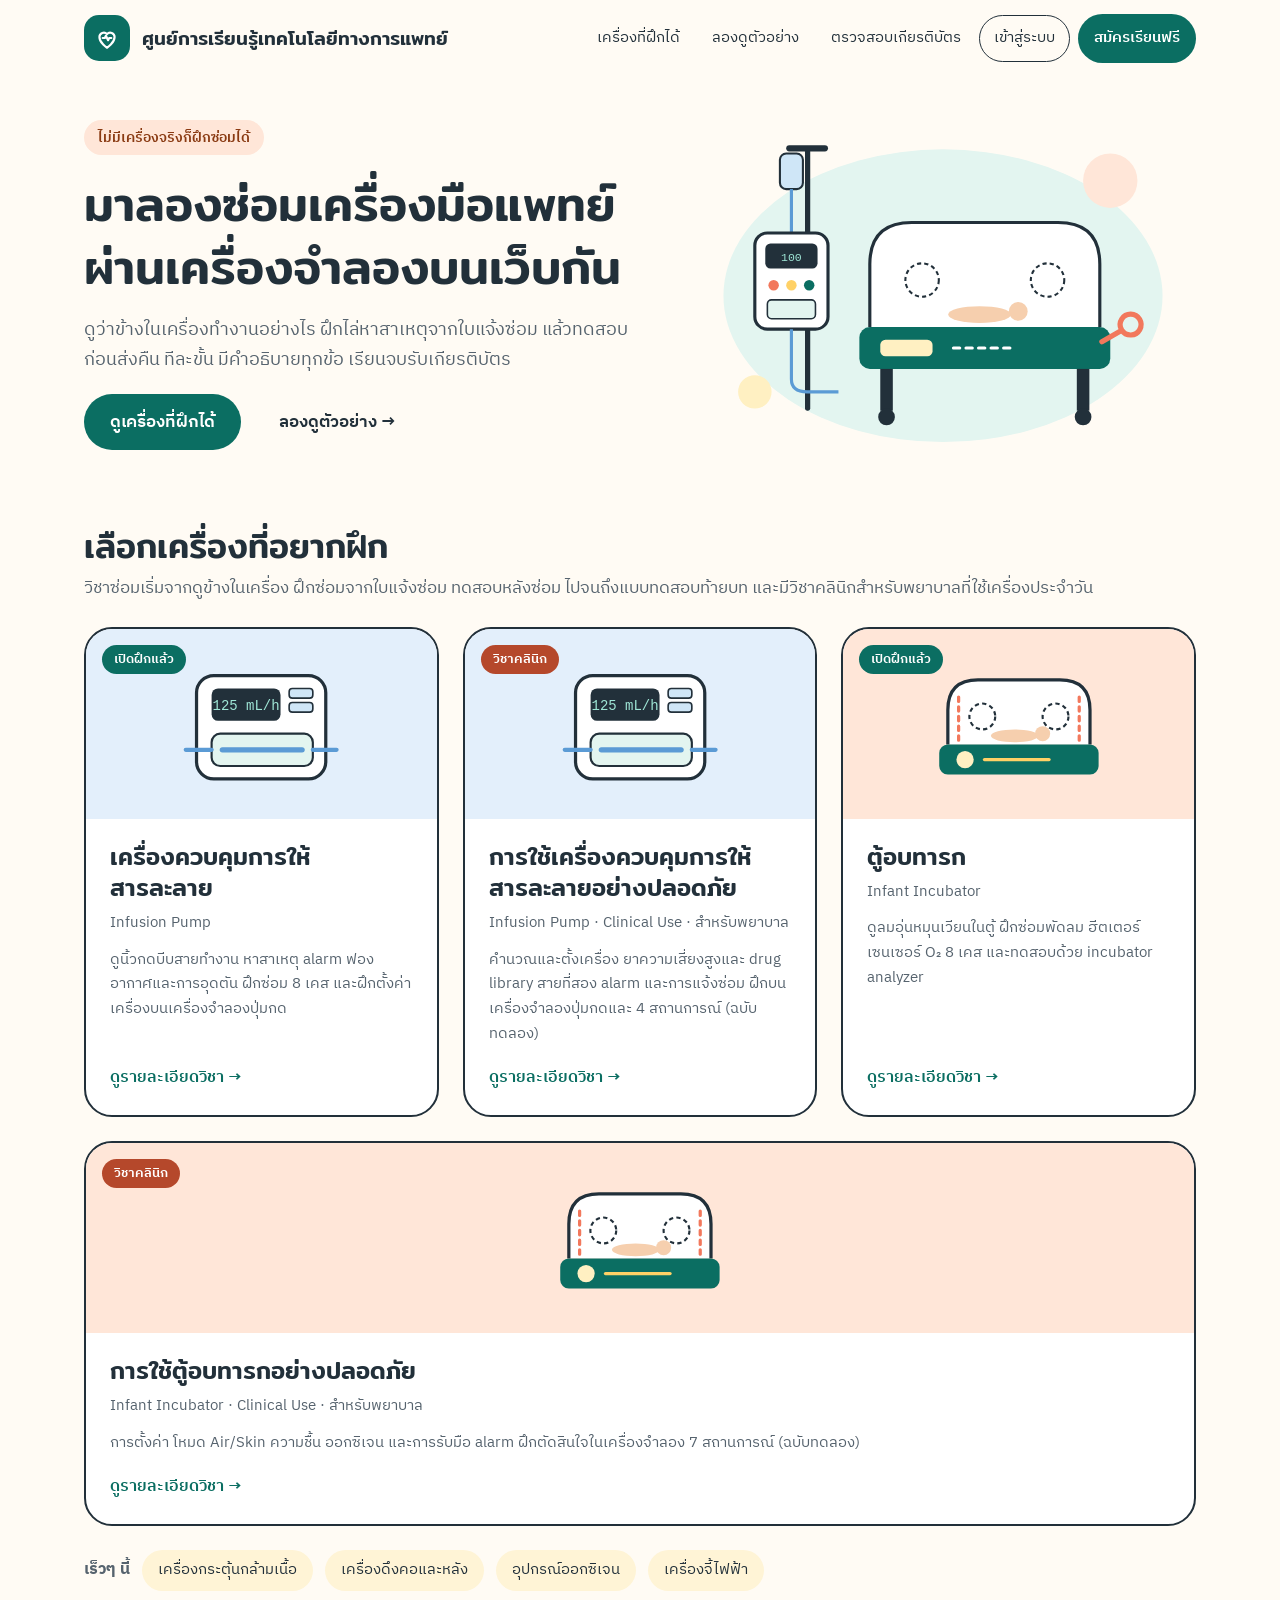
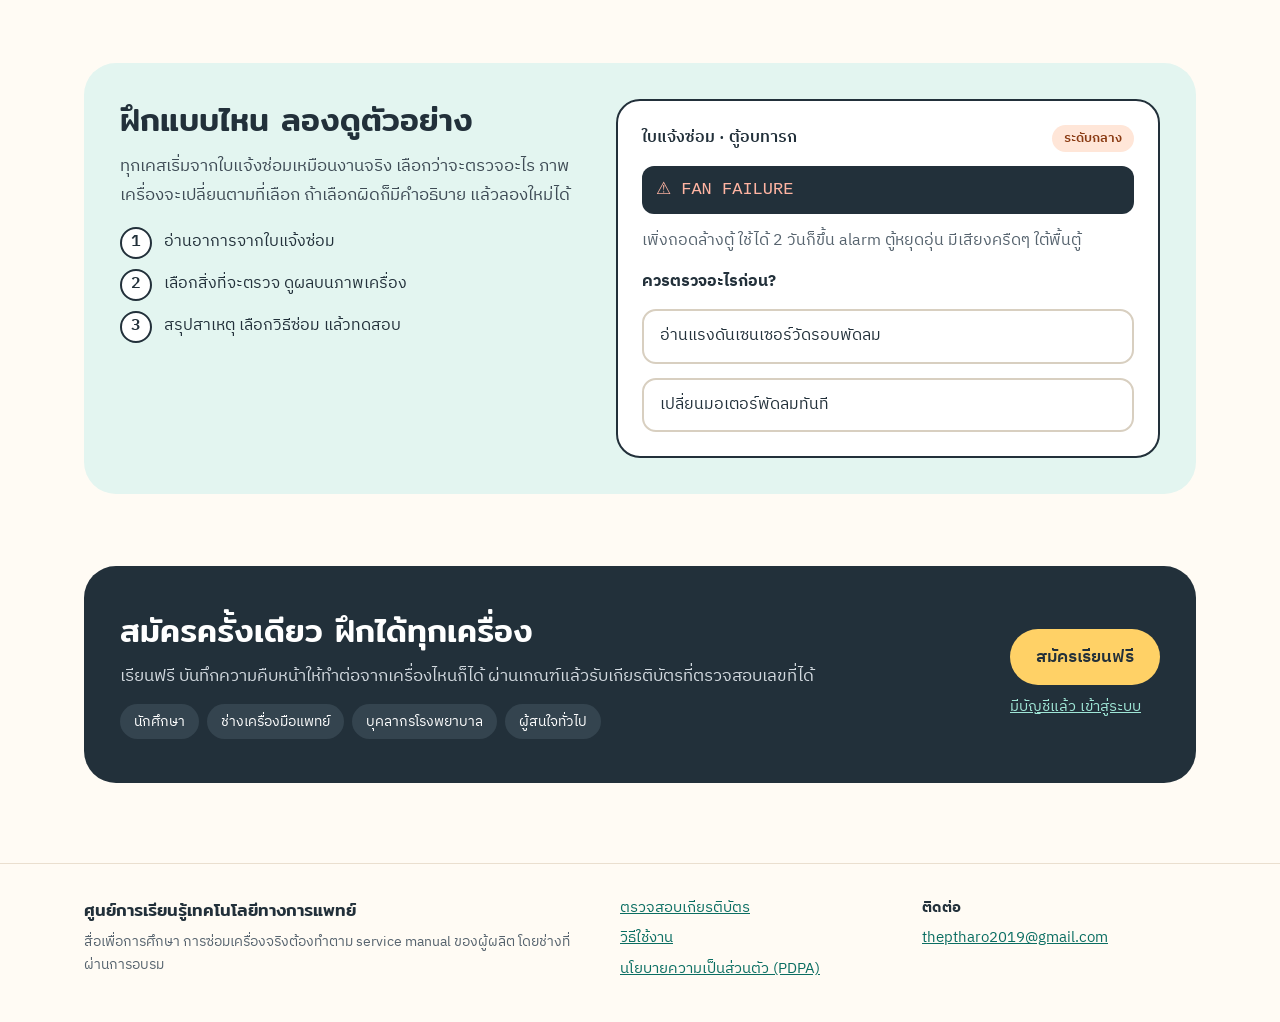
==== index.html @ f48731f8 "Portal: add pump clinical course card Co-Authored-By: Claude Opus 5.5 <noreply@anthropic.com> Claude" ====
<!DOCTYPE html>
<html lang="th">
<head>
<meta charset="utf-8">
<meta name="viewport" content="width=device-width, initial-scale=1">
<title>ศูนย์การเรียนรู้เทคโนโลยีทางการแพทย์</title>
<meta name="description" content="ฝึกซ่อมและบำรุงรักษาเครื่องมือแพทย์ผ่านเครื่องจำลองบนเว็บ เรียนฟรี มีเกียรติบัตร">
<link rel="icon" href="data:image/svg+xml,%3Csvg xmlns='http://www.w3.org/2000/svg' viewBox='0 0 24 24'%3E%3Crect width='24' height='24' rx='7' fill='%230B6E62'/%3E%3Cpath d='M12 19s-6-3.8-6-8.5a3.4 3.4 0 0 1 6-2.2 3.4 3.4 0 0 1 6 2.2C18 15.2 12 19 12 19z' fill='none' stroke='white' stroke-width='1.8'/%3E%3C/svg%3E">
<link rel="preconnect" href="https://fonts.googleapis.com">
<link rel="preconnect" href="https://fonts.gstatic.com" crossorigin>
<link href="https://fonts.googleapis.com/css2?family=Mitr:wght@400;500;600&family=IBM+Plex+Sans+Thai:wght@400;500;600&display=swap" rel="stylesheet">
<link rel="stylesheet" href="css/site.css">
</head>
<body data-page="home">
<a class="skip" href="#main">ข้ามไปเนื้อหาหลัก</a>

<header class="site-head" id="top"></header>

<main id="main">
  <!-- hero -->
  <section class="wrap hero">
    <div class="hero-text">
      <span class="tag tag-peach">ไม่มีเครื่องจริงก็ฝึกซ่อมได้</span>
      <h1>มาลองซ่อมเครื่องมือแพทย์<br>ผ่านเครื่องจำลองบนเว็บกัน</h1>
      <p>ดูว่าข้างในเครื่องทำงานอย่างไร ฝึกไล่หาสาเหตุจากใบแจ้งซ่อม แล้วทดสอบก่อนส่งคืน ทีละขั้น มีคำอธิบายทุกข้อ เรียนจบรับเกียรติบัตร</p>
      <div class="hero-actions">
        <a class="btn btn-primary" href="#devices">ดูเครื่องที่ฝึกได้</a>
        <a class="btn btn-ghost" href="#example">ลองดูตัวอย่าง →</a>
      </div>
    </div>
    <div class="hero-art">
      <svg viewBox="0 0 440 320" role="img" aria-label="ภาพวาดเครื่องควบคุมการให้สารละลายบนเสาน้ำเกลือ และตู้อบทารก">
        <ellipse cx="220" cy="170" rx="210" ry="140" fill="#E3F5F0"/>
        <circle cx="380" cy="60" r="26" fill="#FFE6D8"/>
        <circle cx="40" cy="262" r="16" fill="#FFF0C2"/>
        <path d="M150 200 V140 Q150 100 190 100 H330 Q370 100 370 140 V200" fill="#FFFFFF" stroke="#22303A" stroke-width="3"/>
        <circle cx="200" cy="155" r="16" fill="none" stroke="#22303A" stroke-width="2" stroke-dasharray="4 3"/>
        <circle cx="320" cy="155" r="16" fill="none" stroke="#22303A" stroke-width="2" stroke-dasharray="4 3"/>
        <ellipse cx="255" cy="188" rx="30" ry="8" fill="#F6CFAE"/>
        <circle cx="292" cy="185" r="9" fill="#F6CFAE"/>
        <rect x="140" y="200" width="240" height="40" rx="10" fill="#0B6E62"/>
        <rect x="160" y="212" width="50" height="16" rx="5" fill="#FFF0C2"/>
        <path d="M230 220 h60" stroke="#FFFFFF" stroke-width="3" stroke-linecap="round" stroke-dasharray="6 6"/>
        <rect x="160" y="240" width="12" height="40" fill="#22303A"/><rect x="348" y="240" width="12" height="40" fill="#22303A"/>
        <circle cx="166" cy="286" r="8" fill="#22303A"/><circle cx="354" cy="286" r="8" fill="#22303A"/>
        <rect x="88" y="30" width="5" height="250" rx="2" fill="#22303A"/>
        <rect x="70" y="26" width="40" height="6" rx="3" fill="#22303A"/>
        <rect x="64" y="34" width="22" height="34" rx="6" fill="#CFE6F7" stroke="#22303A" stroke-width="2"/>
        <path d="M75 68 V110" stroke="#5B9BD5" stroke-width="3"/>
        <rect x="40" y="110" width="70" height="92" rx="12" fill="#FFFFFF" stroke="#22303A" stroke-width="3"/>
        <rect x="50" y="120" width="50" height="24" rx="5" fill="#22303A"/>
        <text x="75" y="137" font-size="11" text-anchor="middle" fill="#9FE6D6" font-family="ui-monospace, monospace">100</text>
        <circle cx="58" cy="160" r="5" fill="#F2785C"/><circle cx="75" cy="160" r="5" fill="#FFD166"/><circle cx="92" cy="160" r="5" fill="#0B6E62"/>
        <rect x="52" y="174" width="46" height="18" rx="4" fill="#E3F5F0" stroke="#22303A" stroke-width="1.5"/>
        <path d="M75 202 V250 Q75 262 90 262 H120" fill="none" stroke="#5B9BD5" stroke-width="3"/>
        <g transform="translate(372 214) rotate(-30)"><path d="M0 0 l22 0 a10 10 0 1 0 0 -1" fill="none" stroke="#F2785C" stroke-width="5" stroke-linecap="round"/></g>
      </svg>
    </div>
  </section>

  <!-- devices -->
  <section class="wrap section" id="devices">
    <div class="section-head">
      <h2>เลือกเครื่องที่อยากฝึก</h2>
      <p>วิชาซ่อมเริ่มจากดูข้างในเครื่อง ฝึกซ่อมจากใบแจ้งซ่อม ทดสอบหลังซ่อม ไปจนถึงแบบทดสอบท้ายบท และมีวิชาคลินิกสำหรับพยาบาลที่ใช้เครื่องประจำวัน</p>
    </div>
    <div class="devices">
      <a class="device" href="course.html?c=pump">
        <div class="device-art art-sky">
          <span class="badge">เปิดฝึกแล้ว</span>
          <svg viewBox="0 0 160 130" aria-hidden="true">
            <rect x="20" y="20" width="120" height="96" rx="16" fill="#FFFFFF" stroke="#22303A" stroke-width="3"/>
            <rect x="34" y="32" width="64" height="30" rx="6" fill="#22303A"/>
            <text x="66" y="52" font-size="13" text-anchor="middle" fill="#9FE6D6" font-family="ui-monospace, monospace">125 mL/h</text>
            <rect x="106" y="32" width="22" height="9" rx="3" fill="#CFE6F7" stroke="#22303A" stroke-width="1.5"/><rect x="106" y="45" width="22" height="9" rx="3" fill="#CFE6F7" stroke="#22303A" stroke-width="1.5"/>
            <rect x="34" y="74" width="94" height="30" rx="8" fill="#E3F5F0" stroke="#22303A" stroke-width="2"/>
            <path d="M44 89 h74" stroke="#5B9BD5" stroke-width="5" stroke-linecap="round"/>
            <path d="M10 89 h24 M128 89 h22" stroke="#5B9BD5" stroke-width="4" stroke-linecap="round"/>
          </svg>
        </div>
        <div class="device-body">
          <h3>เครื่องควบคุมการให้สารละลาย</h3>
          <span class="en">Infusion Pump</span>
          <p>ดูนิ้วกดบีบสายทำงาน หาสาเหตุ alarm ฟองอากาศและการอุดตัน ฝึกซ่อม 8 เคส และฝึกตั้งค่าเครื่องบนเครื่องจำลองปุ่มกด</p>
          <span class="go">ดูรายละเอียดวิชา →</span>
        </div>
      </a>
      <a class="device" href="course.html?c=pump-clin">
        <div class="device-art art-sky">
          <span class="badge badge-clin">วิชาคลินิก</span>
          <svg viewBox="0 0 160 130" aria-hidden="true">
            <rect x="20" y="20" width="120" height="96" rx="16" fill="#FFFFFF" stroke="#22303A" stroke-width="3"/>
            <rect x="34" y="32" width="64" height="30" rx="6" fill="#22303A"/>
            <text x="66" y="52" font-size="13" text-anchor="middle" fill="#9FE6D6" font-family="ui-monospace, monospace">125 mL/h</text>
            <rect x="106" y="32" width="22" height="9" rx="3" fill="#CFE6F7" stroke="#22303A" stroke-width="1.5"/><rect x="106" y="45" width="22" height="9" rx="3" fill="#CFE6F7" stroke="#22303A" stroke-width="1.5"/>
            <rect x="34" y="74" width="94" height="30" rx="8" fill="#E3F5F0" stroke="#22303A" stroke-width="2"/>
            <path d="M44 89 h74" stroke="#5B9BD5" stroke-width="5" stroke-linecap="round"/>
            <path d="M10 89 h24 M128 89 h22" stroke="#5B9BD5" stroke-width="4" stroke-linecap="round"/>
          </svg>
        </div>
        <div class="device-body">
          <h3>การใช้เครื่องควบคุมการให้สารละลายอย่างปลอดภัย</h3>
          <span class="en">Infusion Pump · Clinical Use · สำหรับพยาบาล</span>
          <p>คำนวณและตั้งเครื่อง ยาความเสี่ยงสูงและ drug library สายที่สอง alarm และการแจ้งซ่อม ฝึกบนเครื่องจำลองปุ่มกดและ 4 สถานการณ์ (ฉบับทดลอง)</p>
          <span class="go">ดูรายละเอียดวิชา →</span>
        </div>
      </a>
      <a class="device" href="course.html?c=incubator">
        <div class="device-art art-peach">
          <span class="badge">เปิดฝึกแล้ว</span>
          <svg viewBox="0 0 180 130" aria-hidden="true">
            <path d="M24 84 V52 Q24 24 52 24 H128 Q156 24 156 52 V84" fill="#FFFFFF" stroke="#22303A" stroke-width="3"/>
            <circle cx="56" cy="58" r="12" fill="none" stroke="#22303A" stroke-width="2" stroke-dasharray="4 3"/>
            <circle cx="124" cy="58" r="12" fill="none" stroke="#22303A" stroke-width="2" stroke-dasharray="4 3"/>
            <ellipse cx="86" cy="76" rx="22" ry="6" fill="#F6CFAE"/><circle cx="112" cy="74" r="7" fill="#F6CFAE"/>
            <path d="M34 80 V40 M146 80 V40" stroke="#F2785C" stroke-width="3" stroke-linecap="round" stroke-dasharray="4 5"/>
            <rect x="16" y="84" width="148" height="28" rx="8" fill="#0B6E62"/>
            <circle cx="40" cy="98" r="8" fill="#FFF0C2"/>
            <path d="M58 98 h60" stroke="#FFD166" stroke-width="3" stroke-linecap="round"/>
          </svg>
        </div>
        <div class="device-body">
          <h3>ตู้อบทารก</h3>
          <span class="en">Infant Incubator</span>
          <p>ดูลมอุ่นหมุนเวียนในตู้ ฝึกซ่อมพัดลม ฮีตเตอร์ เซนเซอร์ O₂ 8 เคส และทดสอบด้วย incubator analyzer</p>
          <span class="go">ดูรายละเอียดวิชา →</span>
        </div>
      </a>
      <a class="device" href="course.html?c=incubator-clin">
        <div class="device-art art-peach">
          <span class="badge badge-clin">วิชาคลินิก</span>
          <svg viewBox="0 0 180 130" aria-hidden="true">
            <path d="M24 84 V52 Q24 24 52 24 H128 Q156 24 156 52 V84" fill="#FFFFFF" stroke="#22303A" stroke-width="3"/>
            <circle cx="56" cy="58" r="12" fill="none" stroke="#22303A" stroke-width="2" stroke-dasharray="4 3"/>
            <circle cx="124" cy="58" r="12" fill="none" stroke="#22303A" stroke-width="2" stroke-dasharray="4 3"/>
            <ellipse cx="86" cy="76" rx="22" ry="6" fill="#F6CFAE"/><circle cx="112" cy="74" r="7" fill="#F6CFAE"/>
            <path d="M34 80 V40 M146 80 V40" stroke="#F2785C" stroke-width="3" stroke-linecap="round" stroke-dasharray="4 5"/>
            <rect x="16" y="84" width="148" height="28" rx="8" fill="#0B6E62"/>
            <circle cx="40" cy="98" r="8" fill="#FFF0C2"/>
            <path d="M58 98 h60" stroke="#FFD166" stroke-width="3" stroke-linecap="round"/>
          </svg>
        </div>
        <div class="device-body">
          <h3>การใช้ตู้อบทารกอย่างปลอดภัย</h3>
          <span class="en">Infant Incubator · Clinical Use · สำหรับพยาบาล</span>
          <p>การตั้งค่า โหมด Air/Skin ความชื้น ออกซิเจน และการรับมือ alarm ฝึกตัดสินใจในเครื่องจำลอง 7 สถานการณ์ (ฉบับทดลอง)</p>
          <span class="go">ดูรายละเอียดวิชา →</span>
        </div>
      </a>
    </div>
    <div class="soon-row">
      <b>เร็วๆ นี้</b>
      <span class="chip">เครื่องกระตุ้นกล้ามเนื้อ</span>
      <span class="chip">เครื่องดึงคอและหลัง</span>
      <span class="chip">อุปกรณ์ออกซิเจน</span>
      <span class="chip">เครื่องจี้ไฟฟ้า</span>
    </div>
  </section>

  <!-- sample case -->
  <section class="wrap section" id="example">
    <div class="sample">
      <div class="sample-intro">
        <h2>ฝึกแบบไหน ลองดูตัวอย่าง</h2>
        <p>ทุกเคสเริ่มจากใบแจ้งซ่อมเหมือนงานจริง เลือกว่าจะตรวจอะไร ภาพเครื่องจะเปลี่ยนตามที่เลือก ถ้าเลือกผิดก็มีคำอธิบาย แล้วลองใหม่ได้</p>
        <ol class="steps">
          <li><span class="n">1</span><span>อ่านอาการจากใบแจ้งซ่อม</span></li>
          <li><span class="n">2</span><span>เลือกสิ่งที่จะตรวจ ดูผลบนภาพเครื่อง</span></li>
          <li><span class="n">3</span><span>สรุปสาเหตุ เลือกวิธีซ่อม แล้วทดสอบ</span></li>
        </ol>
      </div>
      <div class="ticket">
        <div class="ticket-head"><span>ใบแจ้งซ่อม · ตู้อบทารก</span><span class="level">ระดับกลาง</span></div>
        <div class="alarm-screen">⚠ FAN FAILURE</div>
        <p>เพิ่งถอดล้างตู้ ใช้ได้ 2 วันก็ขึ้น alarm ตู้หยุดอุ่น มีเสียงครืดๆ ใต้พื้นตู้</p>
        <b>ควรตรวจอะไรก่อน?</b>
        <button class="choice" type="button" data-ok="1">อ่านแรงดันเซนเซอร์วัดรอบพัดลม</button>
        <button class="choice" type="button" data-ok="0">เปลี่ยนมอเตอร์พัดลมทันที</button>
        <div class="fb good" role="status" hidden><b>✓ ถูกต้อง</b> แรงดันวัดได้ 1.2 V ต่ำกว่าเกณฑ์ 3.8 V แสดงว่ารอบพัดลมตกจริง ขั้นต่อไปคือหาว่าทำไม</div>
        <div class="fb bad" role="status" hidden><b>✗ ยังไม่ใช่</b> ยังไม่รู้เลยว่ามอเตอร์เสียจริงไหม มอเตอร์ราคาเกือบหมื่นบาท ต้องหาหลักฐานก่อน ลองอีกข้อ</div>
      </div>
    </div>
  </section>

  <!-- join -->
  <section class="wrap section" id="join">
    <div class="join">
      <div class="join-text">
        <h2>สมัครครั้งเดียว ฝึกได้ทุกเครื่อง</h2>
        <p>เรียนฟรี บันทึกความคืบหน้าให้ทำต่อจากเครื่องไหนก็ได้ ผ่านเกณฑ์แล้วรับเกียรติบัตรที่ตรวจสอบเลขที่ได้</p>
        <div class="who"><span>นักศึกษา</span><span>ช่างเครื่องมือแพทย์</span><span>บุคลากรโรงพยาบาล</span><span>ผู้สนใจทั่วไป</span></div>
      </div>
      <div class="join-actions">
        <a class="btn btn-sun" href="login.html?mode=reg">สมัครเรียนฟรี</a>
        <a class="link" href="login.html">มีบัญชีแล้ว เข้าสู่ระบบ</a>
      </div>
    </div>
  </section>
</main>

<footer class="site-foot"></footer>

<script src="js/config.js"></script>
<script src="js/api.js"></script>
<script src="js/site.js"></script>
</body>
</html>
---- css/site.css ----
/* ===== ศูนย์การเรียนรู้เทคโนโลยีทางการแพทย์ ===== */
:root{
  --bg:#FFFBF4; --ink:#22303A; --muted:#56636E; --line:#EADFCF; --card:#FFFFFF;
  --accent:#0B6E62; --accent-d:#08544B; --mint:#E3F5F0; --peach:#FFE6D8; --peach-ink:#8A3A12;
  --sky:#E3EFFB; --butter:#FFF4D6; --sun:#FFD166; --coral:#F2785C; --night:#22303A;
  --maxw:1160px;
}
*{box-sizing:border-box}
html{scroll-behavior:smooth}
body{margin:0;background:var(--bg);color:var(--ink);font-family:"IBM Plex Sans Thai",system-ui,sans-serif;line-height:1.65;font-size:16px}
h1,h2,h3,.display{font-family:"Mitr","IBM Plex Sans Thai",sans-serif;font-weight:500;line-height:1.3}
a{color:var(--accent)} a:hover{color:var(--accent-d)}
img,svg{max-width:100%}
.wrap{max-width:var(--maxw);margin:0 auto;padding:0 24px}
.muted{color:var(--muted)}
.skip{position:absolute;left:-999px;top:8px;background:var(--ink);color:#fff;padding:8px 14px;border-radius:8px;z-index:20}
.skip:focus{left:8px}
:focus-visible{outline:3px solid var(--coral);outline-offset:2px}

/* buttons */
.btn{display:inline-flex;align-items:center;justify-content:center;gap:6px;min-height:44px;padding:12px 24px;border-radius:999px;font:inherit;font-weight:600;font-size:17px;text-decoration:none;border:2px solid transparent;cursor:pointer;transition:transform .15s, background .15s}
.btn:hover{transform:translateY(-1px)}
.btn-primary{background:var(--accent);color:#fff} .btn-primary:hover{background:var(--accent-d);color:#fff}
.btn-ghost{background:transparent;color:var(--ink)} .btn-ghost:hover{color:var(--accent)}
.btn-outline{background:transparent;color:var(--ink);border-color:var(--ink)}
.btn-sun{background:var(--sun);color:var(--ink)} .btn-sun:hover{color:var(--ink);background:#FFC53D}
.btn-sm{min-height:44px;padding:9px 18px;font-size:15px}

/* header */
.site-head{position:sticky;top:0;z-index:10;background:rgba(255,251,244,.94);backdrop-filter:blur(6px);border-bottom:1px solid transparent;transition:border-color .2s}
.site-head.scrolled{border-bottom-color:var(--line)}
.head-row{display:flex;align-items:center;gap:16px;padding-top:14px;padding-bottom:14px}
.brand{display:flex;align-items:center;gap:12px;text-decoration:none;color:var(--ink);margin-right:auto}
.brand:hover{color:var(--ink)}
.logo{width:46px;height:46px;border-radius:15px;background:var(--accent);display:grid;place-items:center;flex:none}
.brand-name{font-family:"Mitr",sans-serif;font-weight:500;font-size:19px;line-height:1.3}
.nav{display:flex;align-items:center;gap:4px}
.nav a{padding:10px 14px;border-radius:999px;color:var(--ink);text-decoration:none;font-size:15px}
.nav a:hover{background:var(--mint)}
.nav .btn{margin-left:4px}
.nav a.btn-primary,.nav a.btn-primary:hover{color:#fff;background:var(--accent)}
.nav a.btn-primary:hover{background:var(--accent-d)}
.nav .nav-login{border:1.5px solid var(--ink)}
.menu-btn{display:none;width:46px;height:46px;border-radius:12px;border:1.5px solid var(--ink);background:transparent;cursor:pointer;place-items:center;color:var(--ink)}
@media (max-width:960px){
  .menu-btn{display:grid}
  .nav{display:none;position:absolute;left:0;right:0;top:100%;background:var(--bg);flex-direction:column;align-items:stretch;padding:8px 24px 20px;border-bottom:1px solid var(--line);box-shadow:0 12px 24px rgba(34,48,58,.08)}
  .nav.open{display:flex}
  .nav a{padding:12px 14px;font-size:17px}
  .nav .btn{margin:6px 0 0}
  .brand-name{font-size:17px}
}

/* hero */
.hero{display:flex;flex-wrap:wrap;gap:40px;align-items:center;padding-top:40px;padding-bottom:24px}
.hero-text{flex:1 1 460px;display:flex;flex-direction:column;gap:18px}
.tag{align-self:flex-start;font-size:14px;font-weight:600;padding:6px 14px;border-radius:999px}
.tag-peach{background:var(--peach);color:var(--peach-ink)}
.hero h1{margin:0;font-size:clamp(32px,5vw,48px)}
.hero p{margin:0;font-size:18px;color:var(--muted)}
.hero-actions{display:flex;flex-wrap:wrap;gap:12px;align-items:center}
.hero-art{flex:1 1 400px;display:flex;justify-content:center}
.hero-art svg{width:100%;max-width:460px;height:auto}

/* sections */
.section{padding-top:48px;padding-bottom:24px}
.section-head{display:flex;flex-direction:column;gap:6px;margin-bottom:24px}
.section-head h2{margin:0;font-size:clamp(26px,3.6vw,34px)}
.section-head p{margin:0;color:var(--muted);font-size:17px}

/* device cards */
.devices{display:flex;flex-wrap:wrap;gap:24px}
.device{flex:1 1 340px;text-decoration:none;color:var(--ink);background:var(--card);border:2px solid var(--ink);border-radius:28px;overflow:hidden;display:flex;flex-direction:column;transition:transform .2s, box-shadow .2s}
.device:hover{color:var(--ink);transform:translateY(-3px);box-shadow:0 10px 0 var(--ink)}
.device-art{position:relative;height:190px;display:grid;place-items:center;padding:20px}
.device-art svg{height:140px;width:auto}
.device-art .badge{position:absolute;top:16px;left:16px;font-size:13px;font-weight:600;color:#fff;background:var(--accent);padding:4px 12px;border-radius:999px}
.art-sky{background:var(--sky)} .art-peach{background:var(--peach)}
.device-body{padding:22px 24px 24px;display:flex;flex-direction:column;gap:8px;flex:1}
.device-body h3{margin:0;font-size:24px}
.device-body .en{color:var(--muted);font-size:15px}
.device-body p{margin:4px 0 0;color:var(--muted);font-size:15px}
.device-body .go{margin-top:auto;padding-top:10px;font-weight:600;color:var(--accent)}
.soon-row{display:flex;flex-wrap:wrap;gap:12px;align-items:center;margin-top:24px}
.soon-row b{color:var(--muted)}
.chip{padding:8px 16px;border-radius:999px;background:var(--butter);font-size:15px}

/* sample case */
.sample{background:var(--mint);border-radius:32px;padding:36px;display:flex;flex-wrap:wrap;gap:32px;align-items:flex-start}
.sample-intro{flex:1 1 340px;display:flex;flex-direction:column;gap:12px}
.sample-intro h2{margin:0;font-size:clamp(26px,3.4vw,32px)}
.sample-intro p{margin:0;color:#3E4B55;font-size:17px}
.steps{list-style:none;margin:6px 0 0;padding:0;display:flex;flex-direction:column;gap:10px}
.steps li{display:flex;gap:12px;align-items:center}
.steps .n{width:32px;height:32px;border-radius:999px;background:#fff;border:2px solid var(--ink);font-weight:600;display:grid;place-items:center;flex:none}
.ticket{flex:1 1 420px;background:#fff;border:2px solid var(--ink);border-radius:24px;padding:24px;display:flex;flex-direction:column;gap:14px}
.ticket-head{display:flex;justify-content:space-between;gap:12px;flex-wrap:wrap;align-items:center;font-weight:600}
.level{font-size:13px;font-weight:600;color:var(--peach-ink);background:var(--peach);padding:3px 12px;border-radius:999px}
.alarm-screen{background:var(--night);color:#FFB4A2;font-family:ui-monospace,Menlo,monospace;font-size:17px;padding:10px 14px;border-radius:12px}
.ticket p{margin:0;color:var(--muted)}
.choice{font:inherit;text-align:left;min-height:48px;padding:12px 16px;border-radius:14px;border:2px solid #D8CFC0;background:#fff;color:var(--ink);cursor:pointer;transition:border-color .15s, background .15s}
.choice:hover{border-color:var(--ink)}
.choice.good{border-color:var(--accent);background:var(--mint)}
.choice.bad{border-color:#B0452A;background:var(--peach)}
.fb{border-radius:14px;padding:12px 16px}
.fb.good{background:var(--mint)} .fb.good b{color:var(--accent)}
.fb.bad{background:var(--peach)} .fb.bad b{color:var(--peach-ink)}
.fb[hidden]{display:none}

/* join */
.join{background:var(--night);color:#fff;border-radius:32px;padding:44px 36px;display:flex;flex-wrap:wrap;gap:28px;align-items:center;justify-content:space-between}
.join h2{margin:0;font-size:clamp(26px,3.4vw,32px)}
.join p{margin:0;color:#D3DAE0;font-size:17px}
.join-text{flex:1 1 420px;display:flex;flex-direction:column;gap:10px}
.who{display:flex;flex-wrap:wrap;gap:8px;margin-top:4px}
.who span{padding:6px 14px;border-radius:999px;background:#34444F;font-size:14px}
.join-actions{display:flex;flex-direction:column;gap:10px;align-items:flex-start}
.join-actions a.link{color:#9FE6D6;font-size:15px}

/* footer */
.site-foot{border-top:1px solid var(--line);margin-top:56px}
.foot-row{display:flex;flex-wrap:wrap;gap:28px;padding-top:32px;padding-bottom:40px}
.foot-row > div{display:flex;flex-direction:column;gap:6px}
.foot-main{flex:2 1 360px}
.foot-col{flex:1 1 200px;font-size:15px}
.foot-name{font-family:"Mitr",sans-serif;font-weight:500;font-size:17px}

/* placeholder page */
.soon-page{min-height:60vh;display:flex;flex-direction:column;align-items:center;justify-content:center;text-align:center;gap:16px;padding-top:64px;padding-bottom:64px}
.soon-page h1{margin:0;font-size:clamp(28px,4vw,40px)}
.soon-page p{margin:0;color:var(--muted);font-size:18px;max-width:560px}

@media (max-width:600px){
  .sample,.join{padding:24px;border-radius:24px}
  .device{border-radius:22px}
}
@media (prefers-reduced-motion:reduce){ html{scroll-behavior:auto} .btn,.device{transition:none} .btn:hover,.device:hover{transform:none} }

/* ===== หน้าเพิ่มเติม ===== */
.small{font-size:14px}
.center{text-align:center}
.wide{width:100%}
.back{display:inline-block;margin-bottom:16px;text-decoration:none;font-weight:600}
.tag-mint{background:var(--mint);color:var(--accent)}
.btn[disabled]{opacity:.6;cursor:wait;transform:none}
.msg{border-radius:14px;padding:12px 16px;margin:12px 0;font-size:15px}
.msg.ok{background:var(--mint);color:#0A4F46}
.msg.bad{background:var(--peach);color:#7A3210}
.msg[hidden]{display:none}
.nav a[aria-current="page"]{background:var(--ink);color:#fff}
.nav .nav-user{display:inline-flex;align-items:center;gap:6px;border:1.5px solid var(--accent);color:var(--accent);font-weight:600}
.nav .nav-user[aria-current="page"]{background:var(--accent);color:#fff;border-color:var(--accent)}

/* course page */
.course-hero{display:flex;flex-wrap:wrap;gap:32px;align-items:center;padding:8px 0 32px}
.course-art{flex:1 1 300px;max-width:420px;height:260px;border-radius:28px;border:2px solid var(--ink);display:grid;place-items:center}
.course-art svg{height:170px;width:auto}
.course-head{flex:1 1 420px;display:flex;flex-direction:column;gap:10px}
.course-head h1{margin:0;font-size:clamp(30px,4.4vw,42px)}
.course-head .en{color:var(--muted);font-size:17px;margin-top:-6px}
.course-head p{margin:0;font-size:17px;color:var(--muted)}
.cta-box{display:flex;flex-wrap:wrap;gap:12px;align-items:center;margin-top:8px}
.cta-box .msg{flex-basis:100%;margin:0}
.ok-note{color:var(--accent);font-weight:600}
.course-grid{display:flex;flex-wrap:wrap;gap:24px;align-items:flex-start}
.course-grid > .panel-card{flex:2 1 460px}
.side-col{flex:1 1 300px;display:flex;flex-direction:column;gap:24px}
.panel-card{background:var(--card);border:2px solid var(--ink);border-radius:24px;padding:24px}
.panel-card h2{margin:0 0 12px;font-size:22px}
.panel-card p{margin:8px 0 0}
.learn-list{margin:0;padding-left:22px;display:flex;flex-direction:column;gap:10px}
.learn-list li::marker{color:var(--accent);font-weight:600}
.crit-list{margin:0;padding-left:20px;display:flex;flex-direction:column;gap:6px}

/* auth */
.auth-wrap{display:flex;justify-content:center;padding-top:32px;padding-bottom:32px}
.auth-card{width:100%;max-width:480px;background:var(--card);border:2px solid var(--ink);border-radius:28px;padding:32px;display:flex;flex-direction:column;gap:14px}
.auth-card h1{margin:0;font-size:30px}
.auth-card > p{margin:0}
.seg{display:flex;border:1.5px solid var(--ink);border-radius:999px;overflow:hidden}
.seg button{flex:1;font:inherit;font-size:15px;min-height:44px;border:0;background:transparent;color:var(--ink);cursor:pointer;padding:8px 12px}
.seg button.on{background:var(--accent);color:#fff}
#f{display:flex;flex-direction:column;gap:12px}
.field{display:flex;flex-direction:column;gap:6px;font-weight:600;font-size:15px}
.field input,.inline-form input{font:inherit;font-weight:400;font-size:17px;min-height:48px;padding:10px 14px;border-radius:14px;border:1.5px solid #B8AE9C;background:#fff;color:var(--ink)}
.field input:focus,.inline-form input:focus{border-color:var(--accent);outline:3px solid var(--mint)}
.consent{display:flex;gap:10px;align-items:flex-start;font-size:14px;color:var(--muted);background:var(--bg);border-radius:14px;padding:12px}
.consent input{width:20px;height:20px;margin-top:2px;flex:none;accent-color:var(--accent)}

/* my */
.my-head{display:flex;flex-wrap:wrap;gap:16px;align-items:flex-end;justify-content:space-between;margin-bottom:8px}
.my-head h1{margin:0;font-size:clamp(26px,4vw,34px)}
.my-head > div{display:flex;flex-direction:column}
.h-sec{font-size:24px;margin:28px 0 14px}
.my-grid{display:flex;flex-wrap:wrap;gap:20px}
.empty{background:var(--card);border:2px dashed #CFC4B0;border-radius:20px;padding:20px 24px;color:var(--muted)}
.prog-card{flex:1 1 440px;background:var(--card);border:2px solid var(--ink);border-radius:24px;padding:22px;display:flex;flex-direction:column;gap:14px}
.prog-top{display:flex;align-items:center;gap:14px;flex-wrap:wrap}
.prog-top > div{flex:1 1 180px;display:flex;flex-direction:column}
.prog-top h3{margin:0;font-size:20px}
.mini-art{width:64px;height:64px;border-radius:16px;display:grid;place-items:center;flex:none}
.mini-art svg{width:50px;height:auto}
.pill{font-size:13px;font-weight:600;padding:4px 12px;border-radius:999px;white-space:nowrap}
.pill-ok{background:var(--accent);color:#fff}
.pill-run{background:var(--butter);color:#6B4A00}
.pill-grey{background:#EFE8DC;color:var(--muted)}
.bar{height:12px;border-radius:999px;background:#EFE8DC;overflow:hidden}
.bar i{display:block;height:100%;background:var(--accent);border-radius:999px;transition:width .6s}
.crit-rows{list-style:none;margin:0;padding:0;display:flex;flex-direction:column;gap:6px;font-size:15px}
.crit-rows li{display:flex;justify-content:space-between;gap:12px;color:var(--muted)}
.crit-rows li.done{color:var(--ink)}
.cert-row{background:var(--mint);border-radius:14px;padding:12px 16px;display:flex;flex-direction:column;gap:6px}
.cert-row div{display:flex;flex-direction:column}
.prog-actions{display:flex;flex-wrap:wrap;gap:8px}
.mini-course{flex:1 1 320px;display:flex;gap:16px;align-items:center;text-decoration:none;color:var(--ink);background:var(--card);border:2px dashed #CFC4B0;border-radius:20px;padding:16px}
.mini-course:hover{border-color:var(--ink);color:var(--ink)}
.mini-course > span:last-child{display:flex;flex-direction:column}
.mini-course small{color:var(--muted)}
.mini-course .go{color:var(--accent);font-weight:600;font-size:15px;margin-top:4px}

/* verify */
.verify-wrap{max-width:720px;padding-top:40px;padding-bottom:24px}
.verify-wrap h1{margin:0;font-size:clamp(28px,4vw,36px)}
.lead{font-size:17px;margin:8px 0 20px}
.inline-form{display:flex;flex-wrap:wrap;gap:10px}
.inline-form input{flex:1 1 240px;text-transform:uppercase}
.verified{margin-top:20px;background:var(--card);border:2px solid var(--accent);border-radius:24px;padding:24px}
.v-head{display:flex;align-items:center;gap:12px;font-family:"Mitr",sans-serif;font-size:20px;color:var(--accent);margin-bottom:14px}
.v-icon{width:40px;height:40px;border-radius:999px;background:var(--accent);display:grid;place-items:center;flex:none}
.verified dl{display:grid;grid-template-columns:max-content 1fr;gap:8px 20px;margin:0}
.verified dt{color:var(--muted)} .verified dd{margin:0;font-weight:600}
@media (max-width:600px){ .auth-card,.panel-card{padding:20px;border-radius:22px} .course-art{height:200px} }

/* ===== หน้าเอกสาร: วิธีใช้งาน / นโยบายความเป็นส่วนตัว ===== */
.doc{max-width:820px;padding-top:36px;padding-bottom:24px}
.doc h1{margin:0;font-size:clamp(28px,4vw,38px)}
.doc section{margin-top:28px}
.doc section h2,.doc .faq-h{font-size:22px;margin:0 0 10px}
.doc p,.doc li{font-size:16.5px}
.doc ul{padding-left:22px;display:flex;flex-direction:column;gap:6px}
.summary{background:var(--mint);border-radius:24px;padding:20px 24px;margin-top:8px}
.summary h2{margin:0 0 8px;font-size:20px}
.summary ul{margin:0}
.tbl{width:100%;border-collapse:collapse;background:var(--card);border:2px solid var(--ink);border-radius:18px;overflow:hidden;font-size:15px}
.tbl th,.tbl td{text-align:left;padding:10px 14px;border-bottom:1px solid var(--line);vertical-align:top}
.tbl th{background:var(--butter);font-weight:600}
.tbl tr:last-child td{border-bottom:0}
.howto-steps{list-style:none;margin:24px 0 0;padding:0;display:flex;flex-direction:column;gap:18px}
.howto-steps > li{display:flex;gap:18px;background:var(--card);border:2px solid var(--ink);border-radius:24px;padding:22px}
.howto-steps h2{margin:0 0 6px;font-size:22px}
.howto-steps p{margin:6px 0}
.hs-n{width:44px;height:44px;border-radius:999px;background:var(--sun);font-family:"Mitr",sans-serif;font-size:20px;display:grid;place-items:center;flex:none}
.faq-h{margin-top:36px !important}
.faq{display:flex;flex-direction:column;gap:10px;margin-bottom:20px}
.faq details{background:var(--card);border:1.5px solid #D8CFC0;border-radius:16px;padding:0 18px}
.faq summary{cursor:pointer;font-weight:600;padding:14px 0;min-height:44px;list-style-position:inside}
.faq details[open]{border-color:var(--ink)}
.faq details p{margin:0 0 14px;color:var(--muted)}
.consent a{color:var(--accent)}
@media (max-width:600px){ .howto-steps > li{flex-direction:column;gap:10px;padding:18px} .tbl{font-size:14px} }

/* ===== ช่องรหัสผ่าน ===== */
.pw-wrap{position:relative;display:flex}
.pw-wrap input{flex:1;padding-right:76px;width:100%}
.pw-eye{position:absolute;right:6px;top:50%;transform:translateY(-50%);min-height:36px;padding:0 12px;border:0;border-radius:10px;background:var(--mint);color:#0A4F46;font:inherit;font-size:14px;font-weight:600;cursor:pointer}
.pw-eye:focus-visible{outline:3px solid var(--accent)}
.pw-rules{list-style:none;margin:-4px 0 4px;padding:0;display:flex;flex-wrap:wrap;gap:6px 14px;font-size:14px;color:var(--muted)}
.pw-rules li::before{content:"○ ";}
.pw-rules li.ok{color:#0A6B5E}
.pw-rules li.ok::before{content:"✓ ";font-weight:700}
.acct-box{background:#fff;border-radius:18px;padding:4px 20px;border:1.5px solid var(--line);max-width:560px}
.acct-box summary{cursor:pointer;font-weight:600;padding:13px 0;list-style-position:inside}
.acct-box form{display:flex;flex-direction:column;gap:14px;padding:4px 0 20px}
.acct-box .btn{align-self:flex-start}
.device-art .badge-clin{background:#B5482B}

/* หน้าแรก: วิชาที่ลงทะเบียนแล้ว */
.my-strip{display:flex;flex-wrap:wrap;gap:8px 16px;align-items:center;justify-content:space-between;background:var(--mint);border:2px solid #1E8E3E;border-radius:18px;padding:12px 20px;margin:0 0 22px;font-size:16px}
.my-strip a{font-weight:600;color:#1E6B34}
.device.enrolled{border-color:#1E8E3E;box-shadow:0 0 0 3px #1E8E3E}
.device.enrolled:hover{box-shadow:0 0 0 3px #1E8E3E,0 10px 0 var(--ink)}
.device-art .badge-on{background:#1E8E3E}
.device-art .badge-r{left:auto;right:16px}
.device.enrolled .go{color:#1E6B34}
.dprog{display:flex;flex-direction:column;gap:6px;margin-top:10px}
.dprog .bar{height:10px}
.dprog .bar i{background:#1E8E3E}
.dprog.pass .dprog-t{color:#1E6B34;font-weight:600}
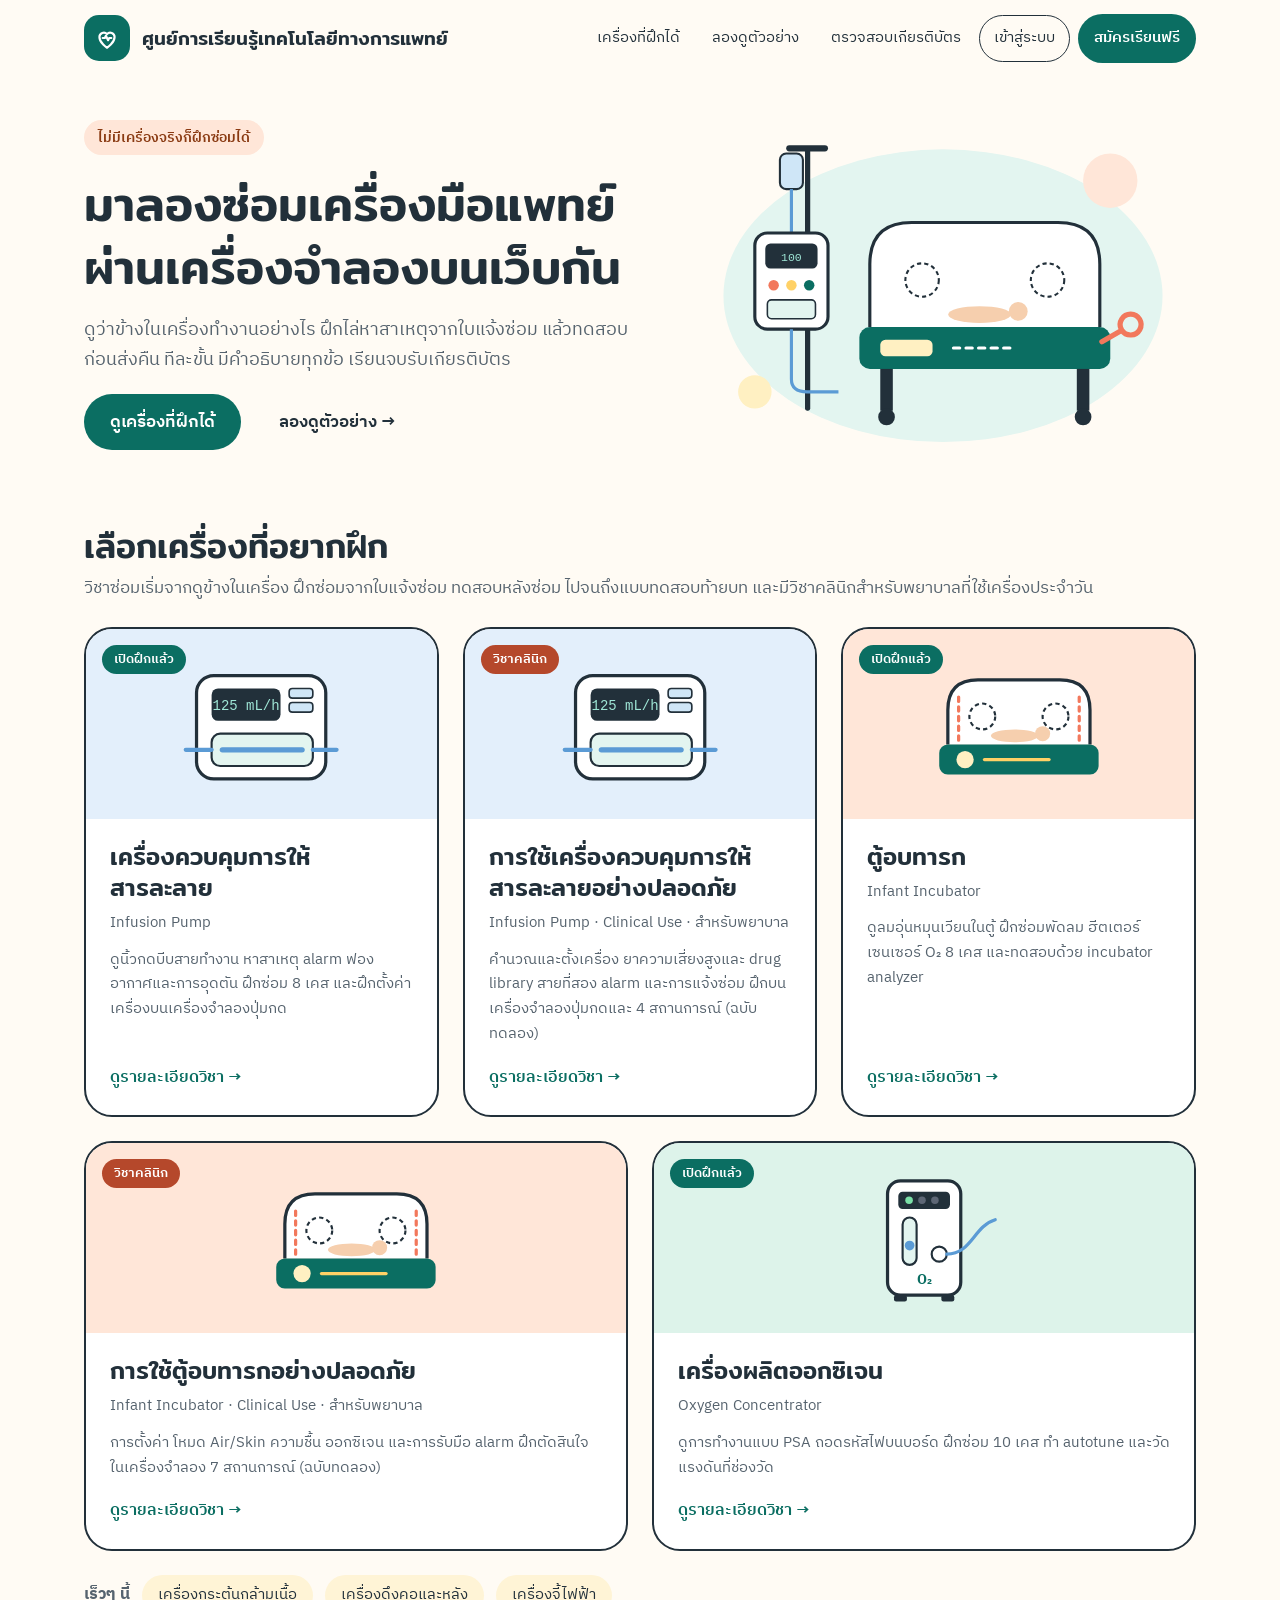
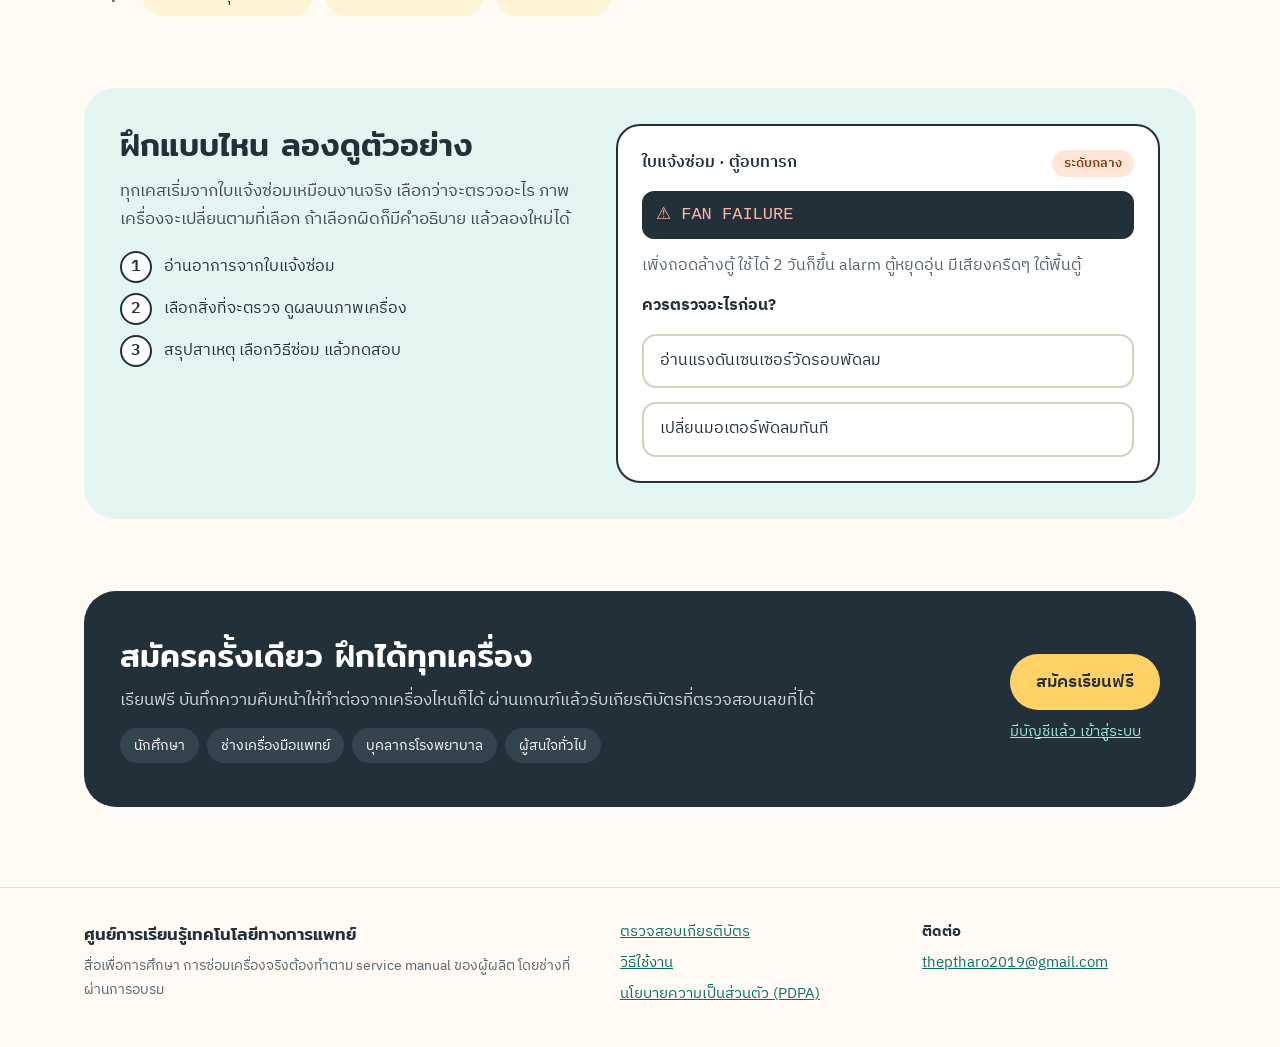
==== commit 4ef01886: "เพิ่มวิชาเครื่องผลิตออกซิเจน (o2) ในรายการวิชา หน้าแรก และที่อยู่แอป Co-Authored-By: Claude Opus 5.5" ====
--- a/index.html
+++ b/index.html
@@ -147,12 +147,23 @@
           <span class="go">ดูรายละเอียดวิชา →</span>
         </div>
       </a>
+      <a class="device" href="course.html?c=o2">
+        <div class="device-art art-mint">
+          <span class="badge">เปิดฝึกแล้ว</span>
+          <svg viewBox="0 0 160 130" aria-hidden="true"><rect x="46" y="12" width="68" height="106" rx="12" fill="#FFFFFF" stroke="#22303A" stroke-width="3"/><rect x="56" y="22" width="48" height="16" rx="4" fill="#22303A"/><circle cx="66" cy="30" r="3.5" fill="#7BE0A8"/><circle cx="78" cy="30" r="3.5" fill="#5d6675"/><circle cx="90" cy="30" r="3.5" fill="#5d6675"/><rect x="60" y="46" width="13" height="44" rx="6.5" fill="#E3F5F0" stroke="#22303A" stroke-width="2"/><circle cx="66.5" cy="72" r="4.5" fill="#5B9BD5"/><circle cx="94" cy="80" r="7" fill="none" stroke="#22303A" stroke-width="2"/><path d="M101 80 C124 80 126 54 146 48" fill="none" stroke="#5B9BD5" stroke-width="3" stroke-linecap="round"/><text x="80" y="108" font-size="13" text-anchor="middle" fill="#0B6E62" font-weight="700">O₂</text><rect x="52" y="118" width="12" height="6" rx="2" fill="#22303A"/><rect x="96" y="118" width="12" height="6" rx="2" fill="#22303A"/></svg>
+        </div>
+        <div class="device-body">
+          <h3>เครื่องผลิตออกซิเจน</h3>
+          <span class="en">Oxygen Concentrator</span>
+          <p>ดูการทำงานแบบ PSA ถอดรหัสไฟบนบอร์ด ฝึกซ่อม 10 เคส ทำ autotune และวัดแรงดันที่ช่องวัด</p>
+          <span class="go">ดูรายละเอียดวิชา →</span>
+        </div>
+      </a>
     </div>
     <div class="soon-row">
       <b>เร็วๆ นี้</b>
       <span class="chip">เครื่องกระตุ้นกล้ามเนื้อ</span>
       <span class="chip">เครื่องดึงคอและหลัง</span>
-      <span class="chip">อุปกรณ์ออกซิเจน</span>
       <span class="chip">เครื่องจี้ไฟฟ้า</span>
     </div>
   </section>
--- a/css/site.css
+++ b/css/site.css
@@ -75,7 +75,7 @@
 .device-art{position:relative;height:190px;display:grid;place-items:center;padding:20px}
 .device-art svg{height:140px;width:auto}
 .device-art .badge{position:absolute;top:16px;left:16px;font-size:13px;font-weight:600;color:#fff;background:var(--accent);padding:4px 12px;border-radius:999px}
-.art-sky{background:var(--sky)} .art-peach{background:var(--peach)}
+.art-sky{background:var(--sky)} .art-peach{background:var(--peach)} .art-mint{background:#DDF3EA}
 .device-body{padding:22px 24px 24px;display:flex;flex-direction:column;gap:8px;flex:1}
 .device-body h3{margin:0;font-size:24px}
 .device-body .en{color:var(--muted);font-size:15px}
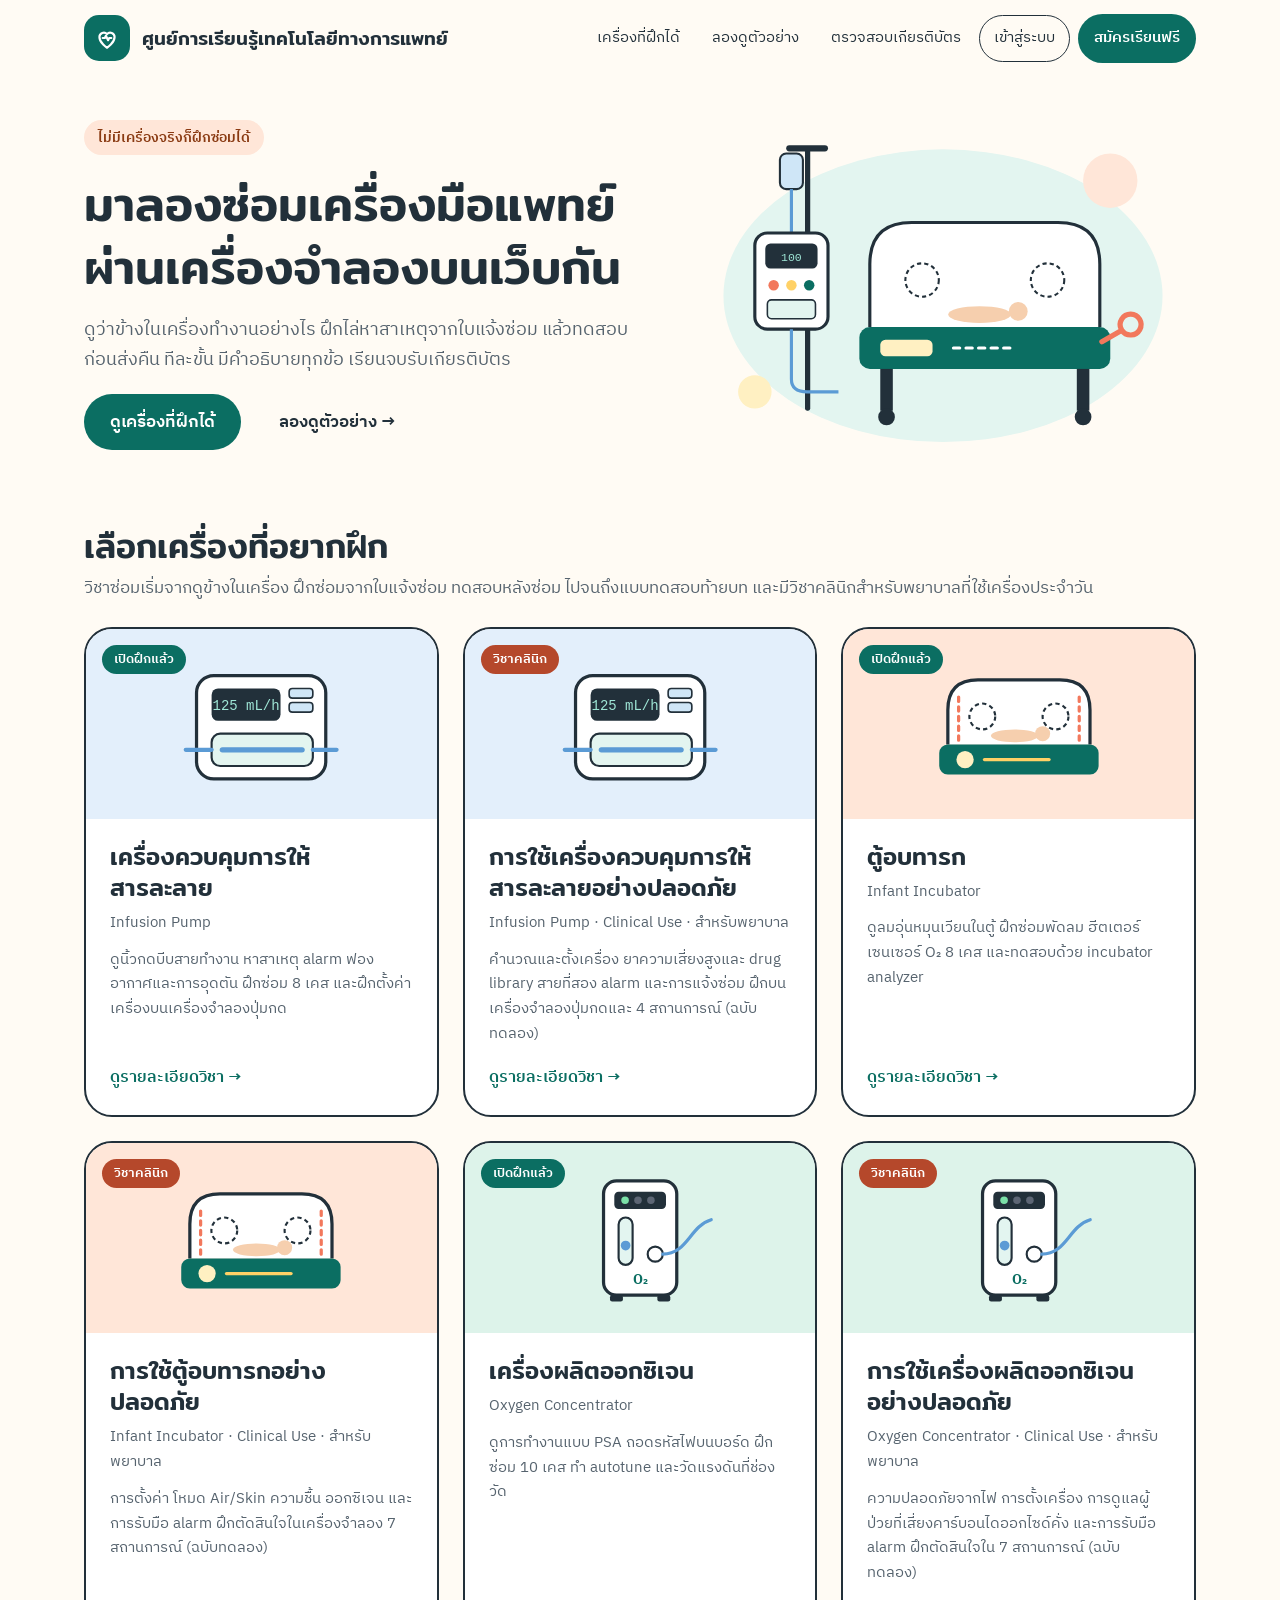
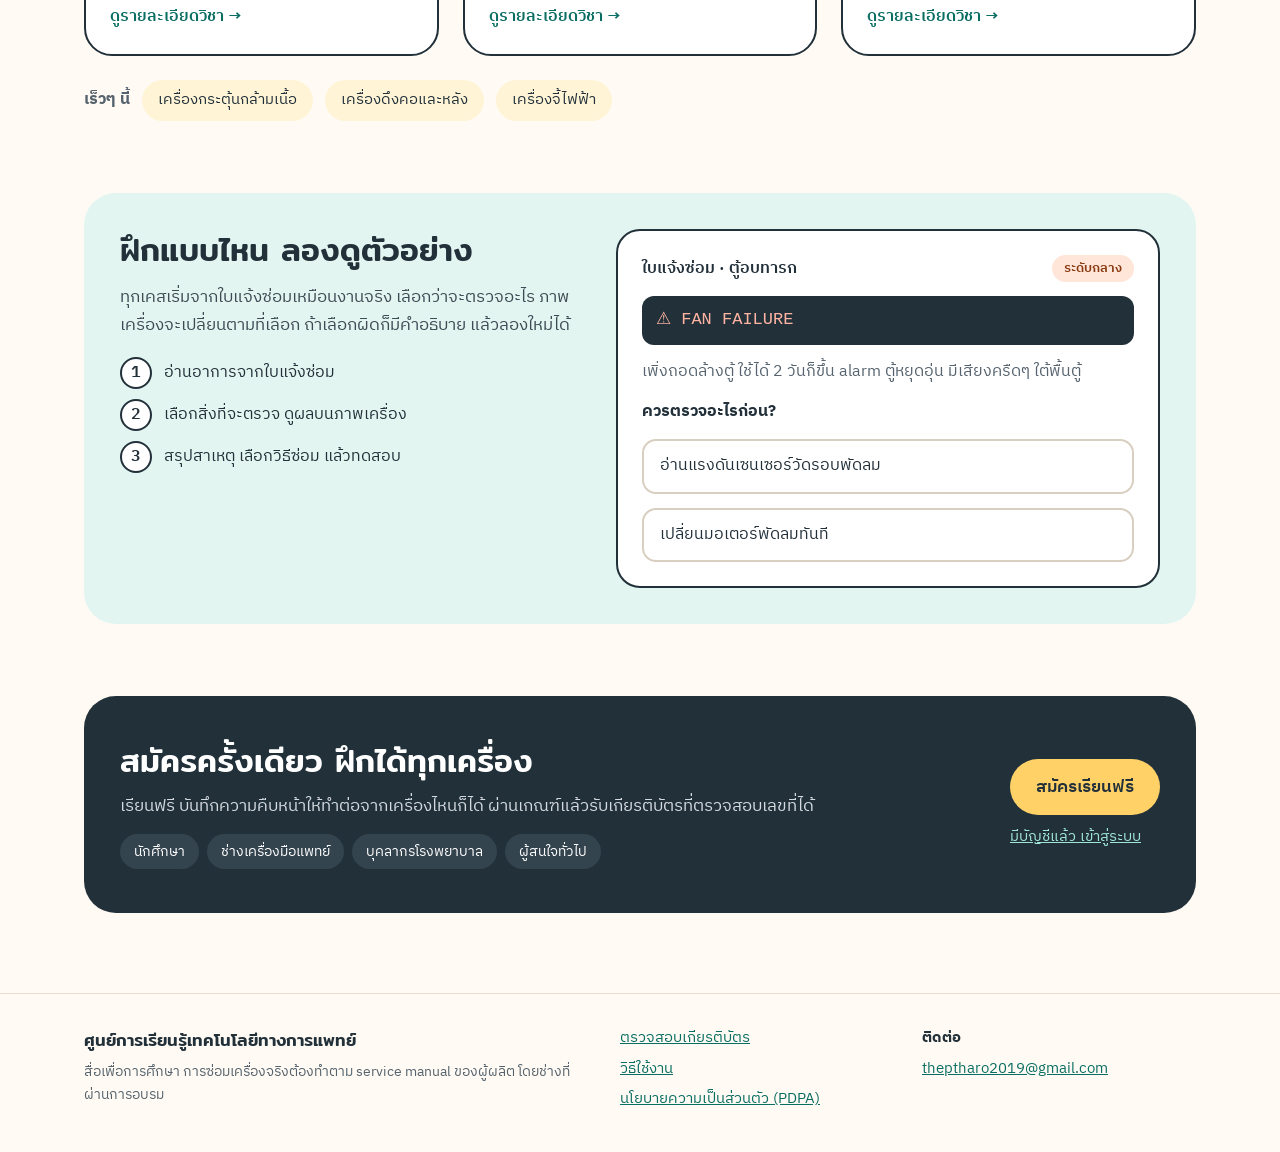
==== commit 5a40dcad: "เพิ่มวิชาคลินิก การใช้เครื่องผลิตออกซิเจนอย่างปลอดภัย (o2-clin) Co-Authored-By: Claude Opus 5.5 <nor" ====
--- a/index.html
+++ b/index.html
@@ -159,6 +159,18 @@
           <span class="go">ดูรายละเอียดวิชา →</span>
         </div>
       </a>
+      <a class="device" href="course.html?c=o2-clin">
+        <div class="device-art art-mint">
+          <span class="badge badge-clin">วิชาคลินิก</span>
+          <svg viewBox="0 0 160 130" aria-hidden="true"><rect x="46" y="12" width="68" height="106" rx="12" fill="#FFFFFF" stroke="#22303A" stroke-width="3"/><rect x="56" y="22" width="48" height="16" rx="4" fill="#22303A"/><circle cx="66" cy="30" r="3.5" fill="#7BE0A8"/><circle cx="78" cy="30" r="3.5" fill="#5d6675"/><circle cx="90" cy="30" r="3.5" fill="#5d6675"/><rect x="60" y="46" width="13" height="44" rx="6.5" fill="#E3F5F0" stroke="#22303A" stroke-width="2"/><circle cx="66.5" cy="72" r="4.5" fill="#5B9BD5"/><circle cx="94" cy="80" r="7" fill="none" stroke="#22303A" stroke-width="2"/><path d="M101 80 C124 80 126 54 146 48" fill="none" stroke="#5B9BD5" stroke-width="3" stroke-linecap="round"/><text x="80" y="108" font-size="13" text-anchor="middle" fill="#0B6E62" font-weight="700">O₂</text><rect x="52" y="118" width="12" height="6" rx="2" fill="#22303A"/><rect x="96" y="118" width="12" height="6" rx="2" fill="#22303A"/></svg>
+        </div>
+        <div class="device-body">
+          <h3>การใช้เครื่องผลิตออกซิเจนอย่างปลอดภัย</h3>
+          <span class="en">Oxygen Concentrator · Clinical Use · สำหรับพยาบาล</span>
+          <p>ความปลอดภัยจากไฟ การตั้งเครื่อง การดูแลผู้ป่วยที่เสี่ยงคาร์บอนไดออกไซด์คั่ง และการรับมือ alarm ฝึกตัดสินใจใน 7 สถานการณ์ (ฉบับทดลอง)</p>
+          <span class="go">ดูรายละเอียดวิชา →</span>
+        </div>
+      </a>
     </div>
     <div class="soon-row">
       <b>เร็วๆ นี้</b>
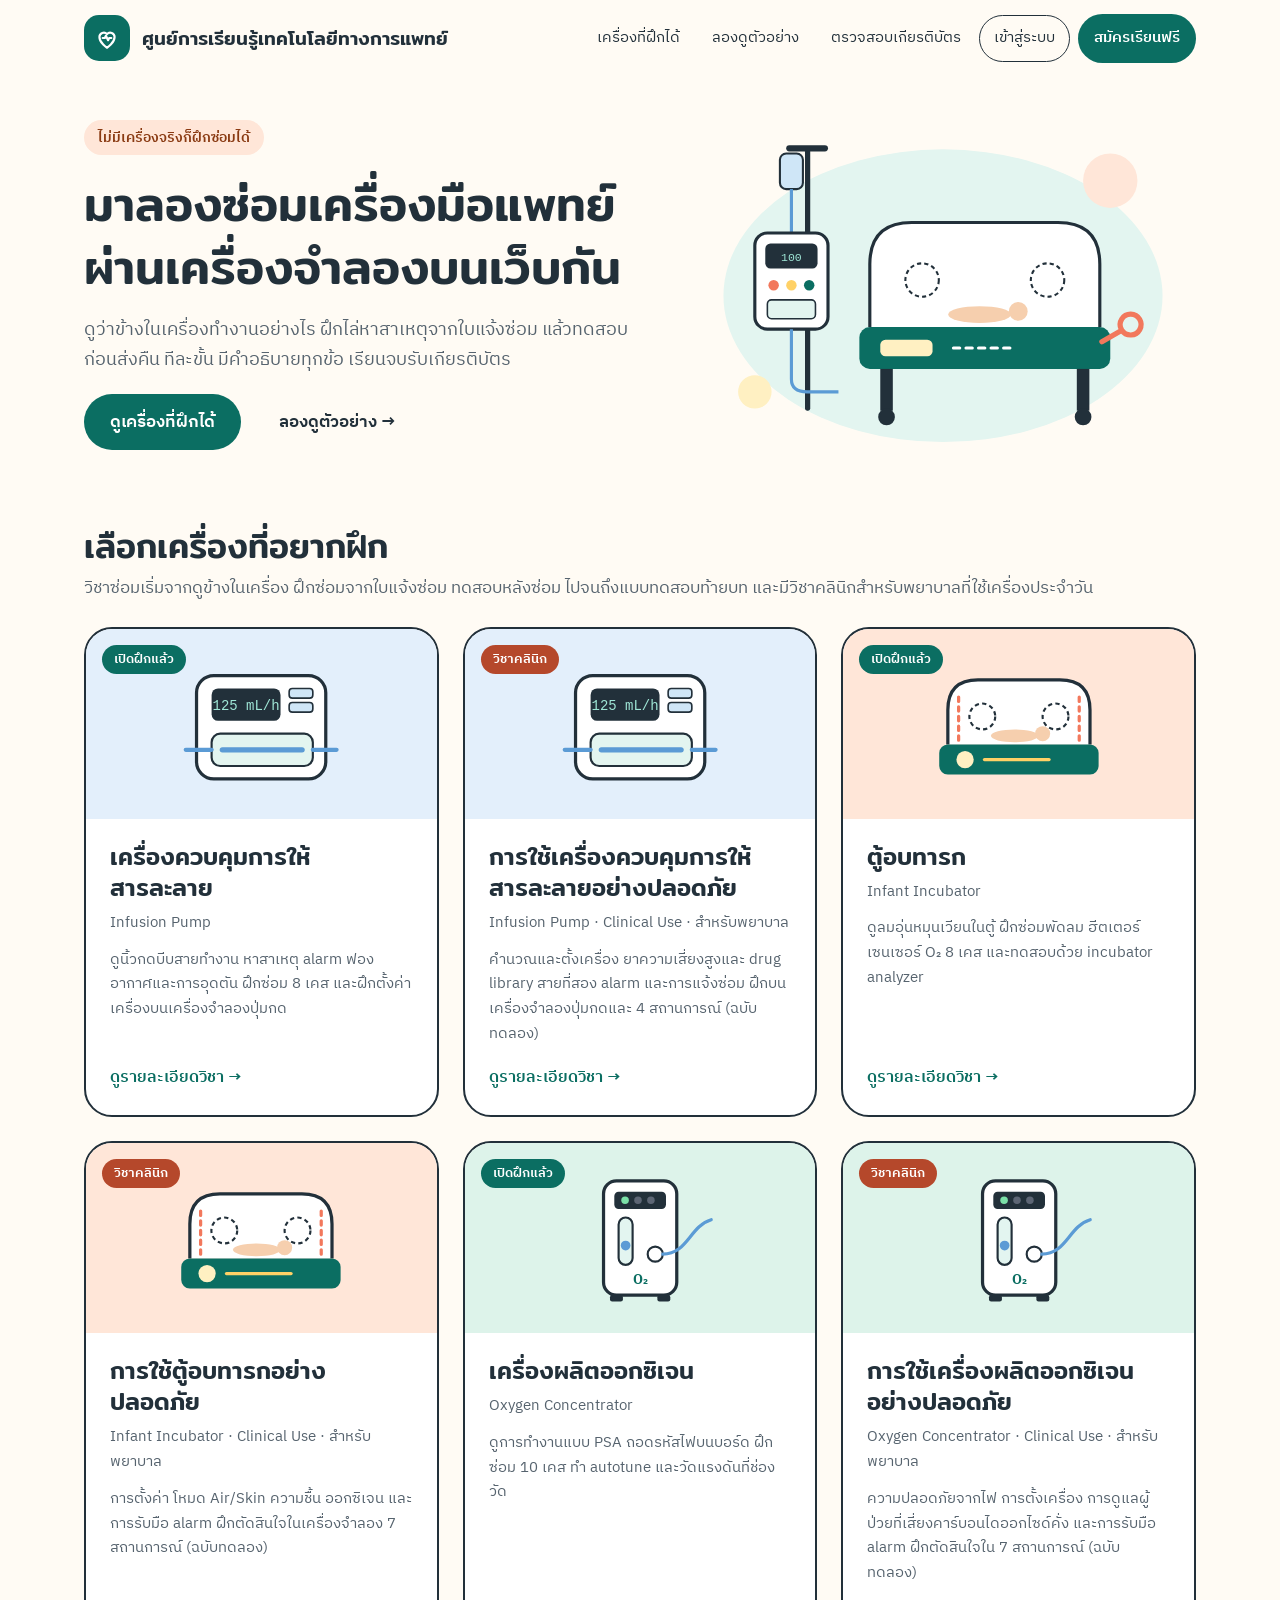
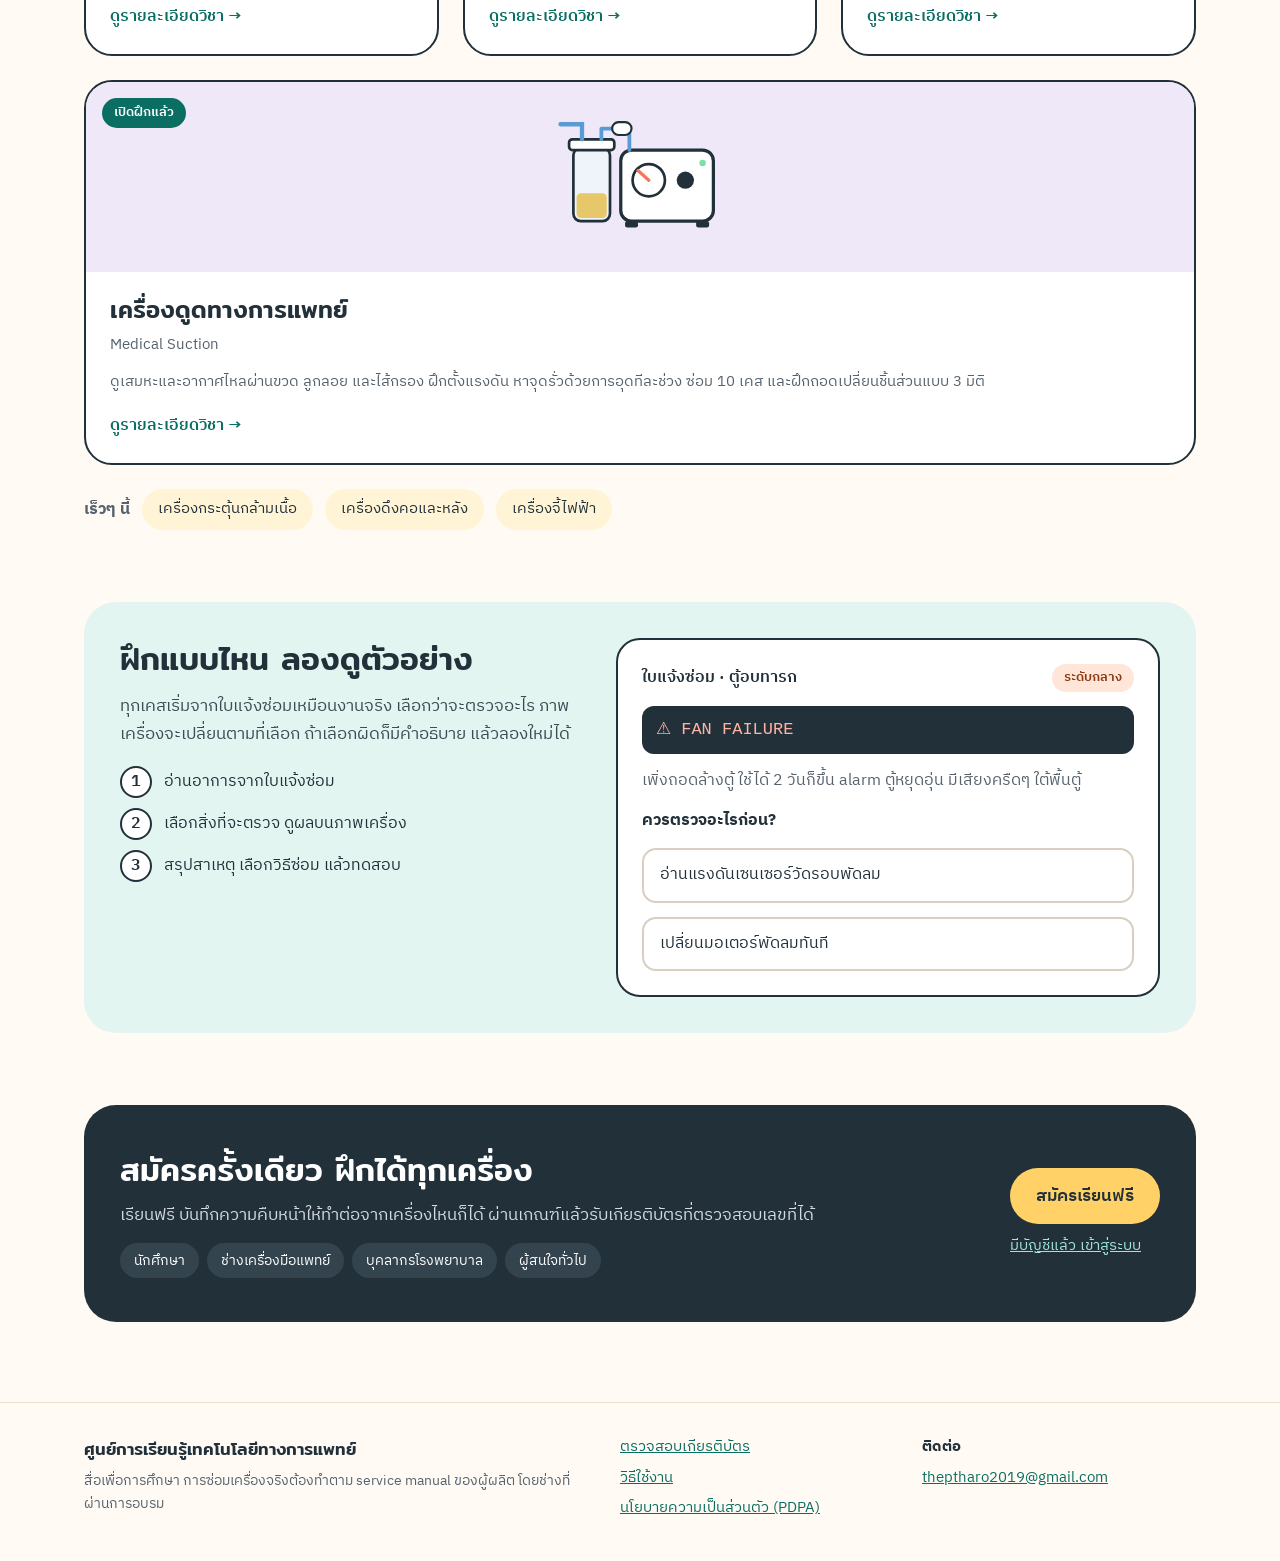
==== commit 4904b5ae: "เพิ่มวิชาเครื่องดูดทางการแพทย์ (suction) ในเว็บหลัก และล้างคีย์วิชาออกซิเจนตอนออกจากระบบ Co-Authored" ====
--- a/index.html
+++ b/index.html
@@ -171,6 +171,18 @@
           <span class="go">ดูรายละเอียดวิชา →</span>
         </div>
       </a>
+      <a class="device" href="course.html?c=suction">
+        <div class="device-art art-lilac">
+          <span class="badge">เปิดฝึกแล้ว</span>
+          <svg viewBox="0 0 160 130" aria-hidden="true"><rect x="62" y="40" width="86" height="66" rx="10" fill="#FFFFFF" stroke="#22303A" stroke-width="3"/><circle cx="88" cy="68" r="15" fill="#FFFFFF" stroke="#22303A" stroke-width="2.5"/><path d="M88 68 L78 59" stroke="#F2785C" stroke-width="3" stroke-linecap="round"/><circle cx="122" cy="68" r="8" fill="#22303A"/><circle cx="138" cy="52" r="3" fill="#7BE0A8"/><rect x="18" y="38" width="34" height="68" rx="7" fill="#EEF4FA" stroke="#22303A" stroke-width="2.5"/><rect x="21" y="80" width="28" height="23" rx="4" fill="#E6C86A"/><rect x="14" y="30" width="42" height="10" rx="3" fill="#FFFFFF" stroke="#22303A" stroke-width="2.5"/><path d="M26 30 V16 H6" fill="none" stroke="#5B9BD5" stroke-width="4" stroke-linecap="round"/><path d="M44 30 V20 H70 V40" fill="none" stroke="#5B9BD5" stroke-width="3.5" stroke-linecap="round" stroke-linejoin="round"/><rect x="54" y="14" width="18" height="12" rx="6" fill="#FFFFFF" stroke="#22303A" stroke-width="2"/><rect x="66" y="106" width="12" height="6" rx="2" fill="#22303A"/><rect x="132" y="106" width="12" height="6" rx="2" fill="#22303A"/></svg>
+        </div>
+        <div class="device-body">
+          <h3>เครื่องดูดทางการแพทย์</h3>
+          <span class="en">Medical Suction</span>
+          <p>ดูเสมหะและอากาศไหลผ่านขวด ลูกลอย และไส้กรอง ฝึกตั้งแรงดัน หาจุดรั่วด้วยการอุดทีละช่วง ซ่อม 10 เคส และฝึกถอดเปลี่ยนชิ้นส่วนแบบ 3 มิติ</p>
+          <span class="go">ดูรายละเอียดวิชา →</span>
+        </div>
+      </a>
     </div>
     <div class="soon-row">
       <b>เร็วๆ นี้</b>
--- a/css/site.css
+++ b/css/site.css
@@ -75,7 +75,7 @@
 .device-art{position:relative;height:190px;display:grid;place-items:center;padding:20px}
 .device-art svg{height:140px;width:auto}
 .device-art .badge{position:absolute;top:16px;left:16px;font-size:13px;font-weight:600;color:#fff;background:var(--accent);padding:4px 12px;border-radius:999px}
-.art-sky{background:var(--sky)} .art-peach{background:var(--peach)} .art-mint{background:#DDF3EA}
+.art-sky{background:var(--sky)} .art-peach{background:var(--peach)} .art-mint{background:#DDF3EA} .art-lilac{background:#EEE8F8}
 .device-body{padding:22px 24px 24px;display:flex;flex-direction:column;gap:8px;flex:1}
 .device-body h3{margin:0;font-size:24px}
 .device-body .en{color:var(--muted);font-size:15px}
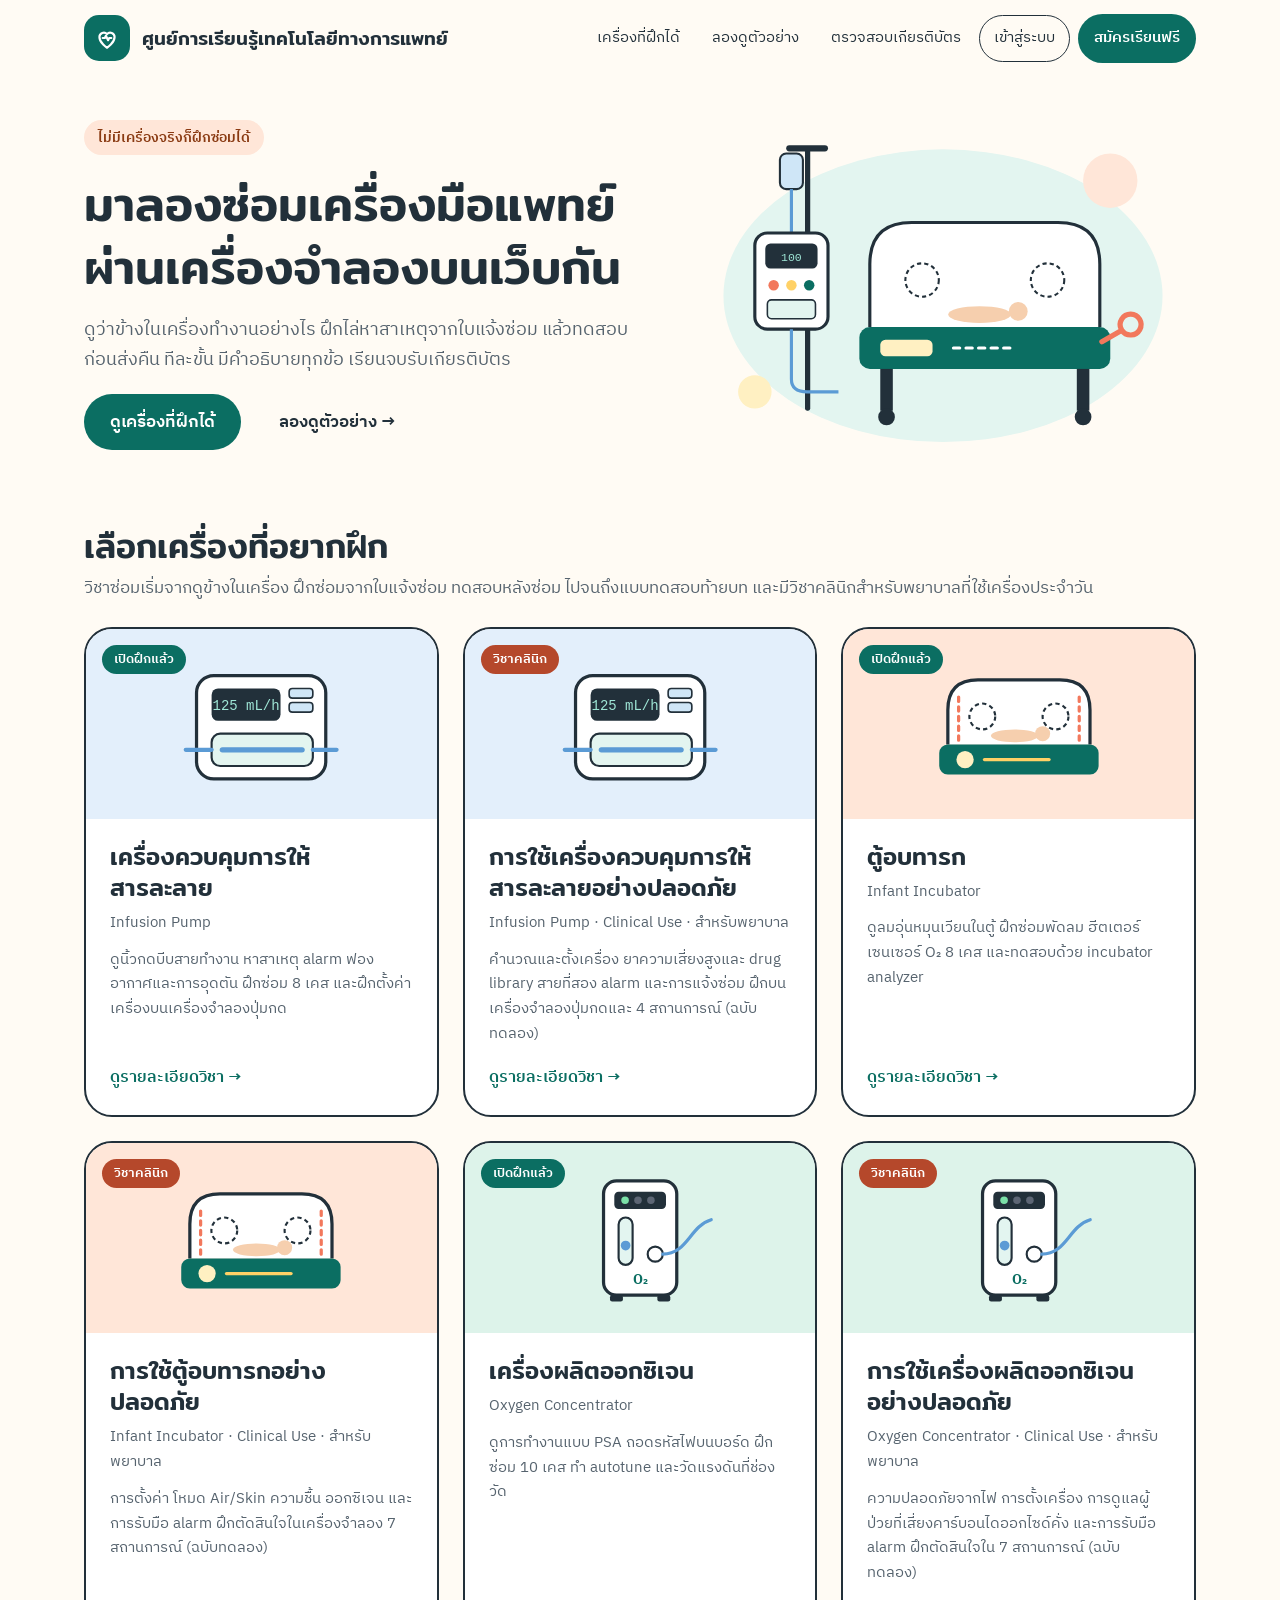
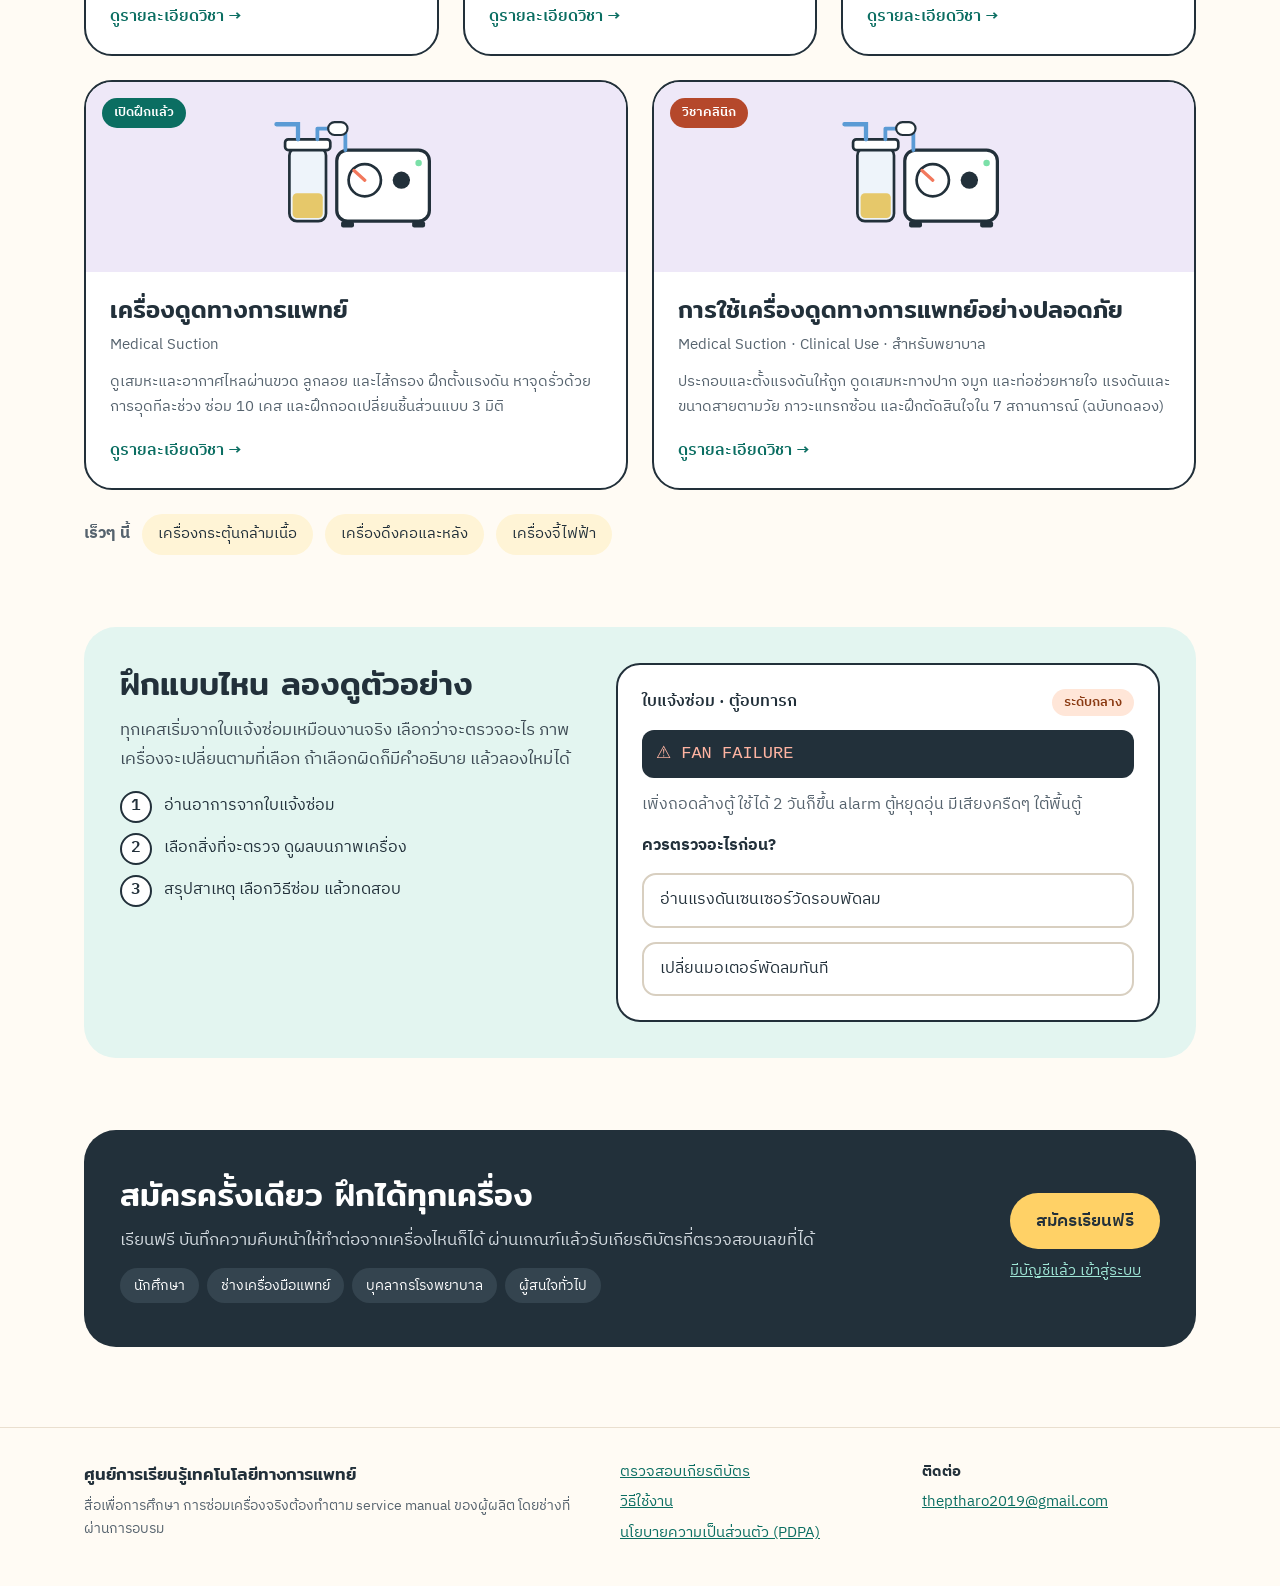
==== commit 742b9fb0: "เพิ่มการ์ดและหน้ารายละเอียดวิชาคลินิกเครื่องดูด (suction-clin) Co-Authored-By: Claude Opus 5.5 <nore" ====
--- a/index.html
+++ b/index.html
@@ -183,6 +183,18 @@
           <span class="go">ดูรายละเอียดวิชา →</span>
         </div>
       </a>
+      <a class="device" href="course.html?c=suction-clin">
+        <div class="device-art art-lilac">
+          <span class="badge badge-clin">วิชาคลินิก</span>
+          <svg viewBox="0 0 160 130" aria-hidden="true"><rect x="62" y="40" width="86" height="66" rx="10" fill="#FFFFFF" stroke="#22303A" stroke-width="3"/><circle cx="88" cy="68" r="15" fill="#FFFFFF" stroke="#22303A" stroke-width="2.5"/><path d="M88 68 L78 59" stroke="#F2785C" stroke-width="3" stroke-linecap="round"/><circle cx="122" cy="68" r="8" fill="#22303A"/><circle cx="138" cy="52" r="3" fill="#7BE0A8"/><rect x="18" y="38" width="34" height="68" rx="7" fill="#EEF4FA" stroke="#22303A" stroke-width="2.5"/><rect x="21" y="80" width="28" height="23" rx="4" fill="#E6C86A"/><rect x="14" y="30" width="42" height="10" rx="3" fill="#FFFFFF" stroke="#22303A" stroke-width="2.5"/><path d="M26 30 V16 H6" fill="none" stroke="#5B9BD5" stroke-width="4" stroke-linecap="round"/><path d="M44 30 V20 H70 V40" fill="none" stroke="#5B9BD5" stroke-width="3.5" stroke-linecap="round" stroke-linejoin="round"/><rect x="54" y="14" width="18" height="12" rx="6" fill="#FFFFFF" stroke="#22303A" stroke-width="2"/><rect x="66" y="106" width="12" height="6" rx="2" fill="#22303A"/><rect x="132" y="106" width="12" height="6" rx="2" fill="#22303A"/></svg>
+        </div>
+        <div class="device-body">
+          <h3>การใช้เครื่องดูดทางการแพทย์อย่างปลอดภัย</h3>
+          <span class="en">Medical Suction · Clinical Use · สำหรับพยาบาล</span>
+          <p>ประกอบและตั้งแรงดันให้ถูก ดูดเสมหะทางปาก จมูก และท่อช่วยหายใจ แรงดันและขนาดสายตามวัย ภาวะแทรกซ้อน และฝึกตัดสินใจใน 7 สถานการณ์ (ฉบับทดลอง)</p>
+          <span class="go">ดูรายละเอียดวิชา →</span>
+        </div>
+      </a>
     </div>
     <div class="soon-row">
       <b>เร็วๆ นี้</b>
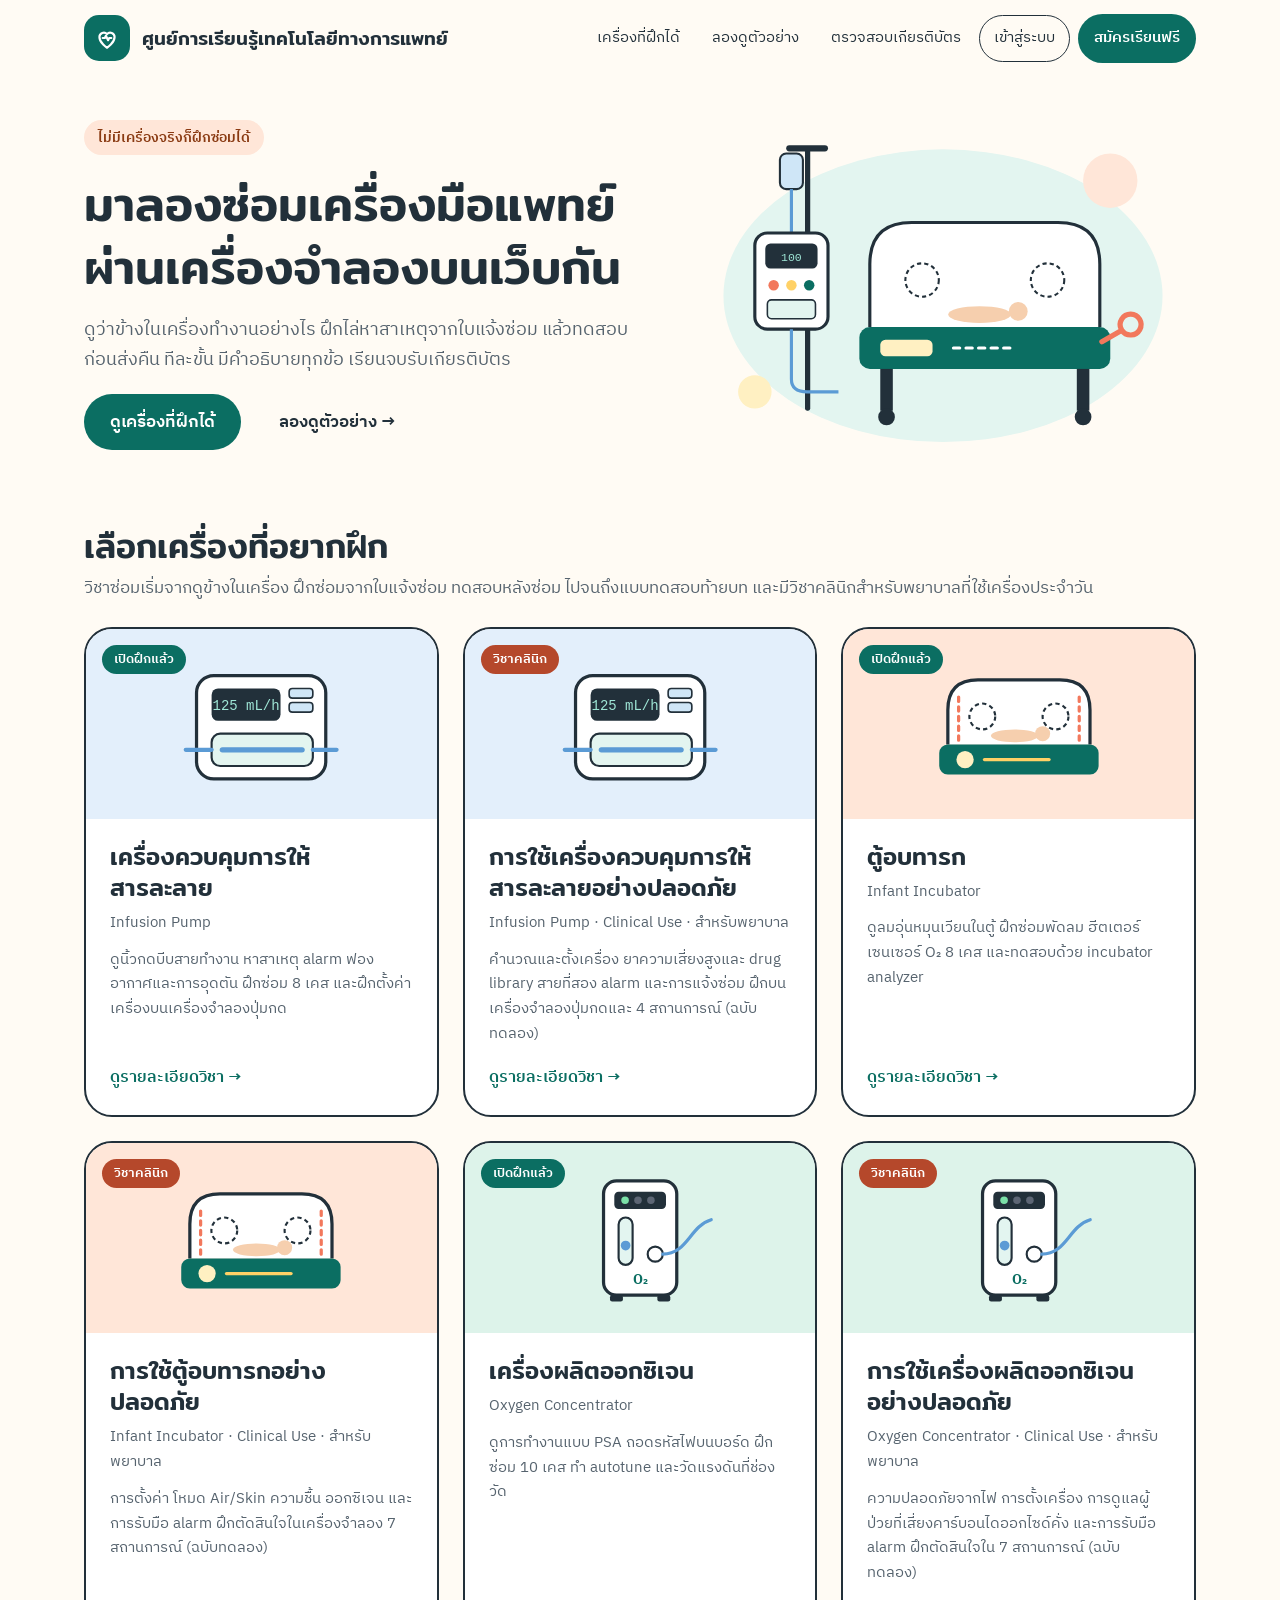
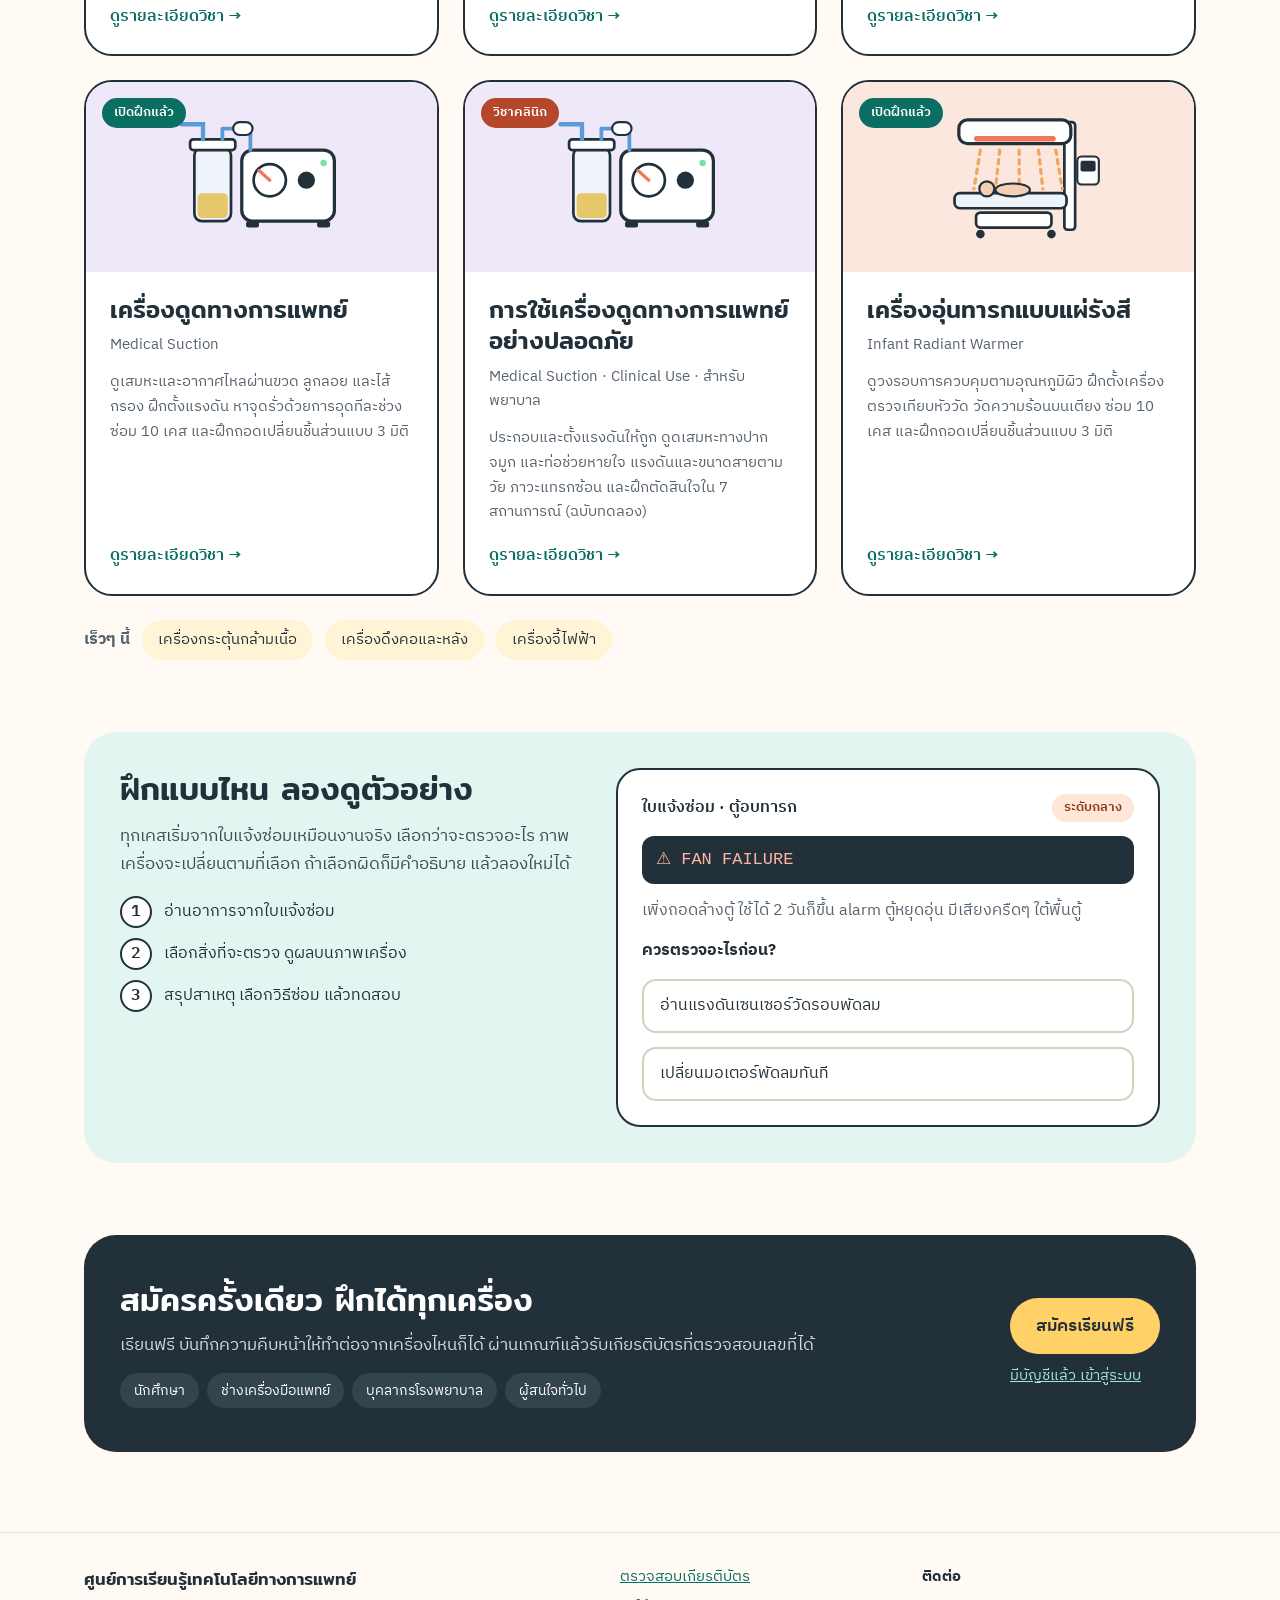
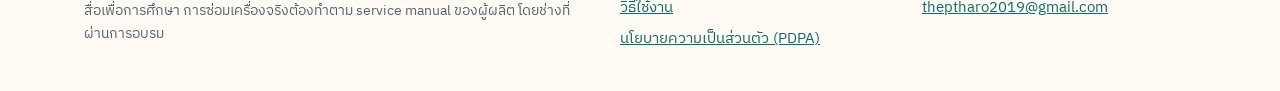
==== commit 1bd76543: "เพิ่มการ์ดวิชาช่างเครื่องอุ่นทารก (Infant Radiant Warmer) Co-Authored-By: Claude Opus 5.5 <noreply@a" ====
--- a/index.html
+++ b/index.html
@@ -195,6 +195,18 @@
           <span class="go">ดูรายละเอียดวิชา →</span>
         </div>
       </a>
+      <a class="device" href="course.html?c=warmer">
+        <div class="device-art art-coral">
+          <span class="badge">เปิดฝึกแล้ว</span>
+          <svg viewBox="0 0 160 130" aria-hidden="true"><rect x="122" y="14" width="10" height="100" rx="3" fill="#FFFFFF" stroke="#22303A" stroke-width="2.5"/><rect x="24" y="12" width="104" height="22" rx="8" fill="#FFFFFF" stroke="#22303A" stroke-width="3"/><rect x="38" y="27" width="76" height="5" rx="2.5" fill="#F2785C"/><path d="M44 40 L38 76 M62 40 L58 76 M80 40 L80 76 M98 40 L102 76 M114 40 L120 76" stroke="#F2A65A" stroke-width="3" stroke-dasharray="4 5" stroke-linecap="round"/><rect x="20" y="80" width="104" height="14" rx="5" fill="#EEF4FA" stroke="#22303A" stroke-width="2.5"/><circle cx="50" cy="76" r="7" fill="#F3CFB3" stroke="#22303A" stroke-width="2"/><ellipse cx="74" cy="77" rx="16" ry="6" fill="#F3CFB3" stroke="#22303A" stroke-width="2"/><rect x="134" y="46" width="20" height="26" rx="4" fill="#FFFFFF" stroke="#22303A" stroke-width="2"/><rect x="137" y="50" width="14" height="10" rx="2" fill="#22303A"/><rect x="40" y="98" width="70" height="14" rx="4" fill="#FFFFFF" stroke="#22303A" stroke-width="2.5"/><circle cx="44" cy="118" r="4" fill="#22303A"/><circle cx="110" cy="118" r="4" fill="#22303A"/></svg>
+        </div>
+        <div class="device-body">
+          <h3>เครื่องอุ่นทารกแบบแผ่รังสี</h3>
+          <span class="en">Infant Radiant Warmer</span>
+          <p>ดูวงรอบการควบคุมตามอุณหภูมิผิว ฝึกตั้งเครื่อง ตรวจเทียบหัววัด วัดความร้อนบนเตียง ซ่อม 10 เคส และฝึกถอดเปลี่ยนชิ้นส่วนแบบ 3 มิติ</p>
+          <span class="go">ดูรายละเอียดวิชา →</span>
+        </div>
+      </a>
     </div>
     <div class="soon-row">
       <b>เร็วๆ นี้</b>
--- a/css/site.css
+++ b/css/site.css
@@ -75,7 +75,7 @@
 .device-art{position:relative;height:190px;display:grid;place-items:center;padding:20px}
 .device-art svg{height:140px;width:auto}
 .device-art .badge{position:absolute;top:16px;left:16px;font-size:13px;font-weight:600;color:#fff;background:var(--accent);padding:4px 12px;border-radius:999px}
-.art-sky{background:var(--sky)} .art-peach{background:var(--peach)} .art-mint{background:#DDF3EA} .art-lilac{background:#EEE8F8}
+.art-sky{background:var(--sky)} .art-peach{background:var(--peach)} .art-mint{background:#DDF3EA} .art-lilac{background:#EEE8F8} .art-coral{background:#FBE7DD}
 .device-body{padding:22px 24px 24px;display:flex;flex-direction:column;gap:8px;flex:1}
 .device-body h3{margin:0;font-size:24px}
 .device-body .en{color:var(--muted);font-size:15px}
@@ -286,3 +286,5 @@
 .dprog .bar{height:10px}
 .dprog .bar i{background:#1E8E3E}
 .dprog.pass .dprog-t{color:#1E6B34;font-weight:600}
+.cert-dl{display:flex;flex-direction:column;align-items:flex-start;gap:6px;margin-top:10px}
+.cert-dl .msg{margin:0;width:100%}
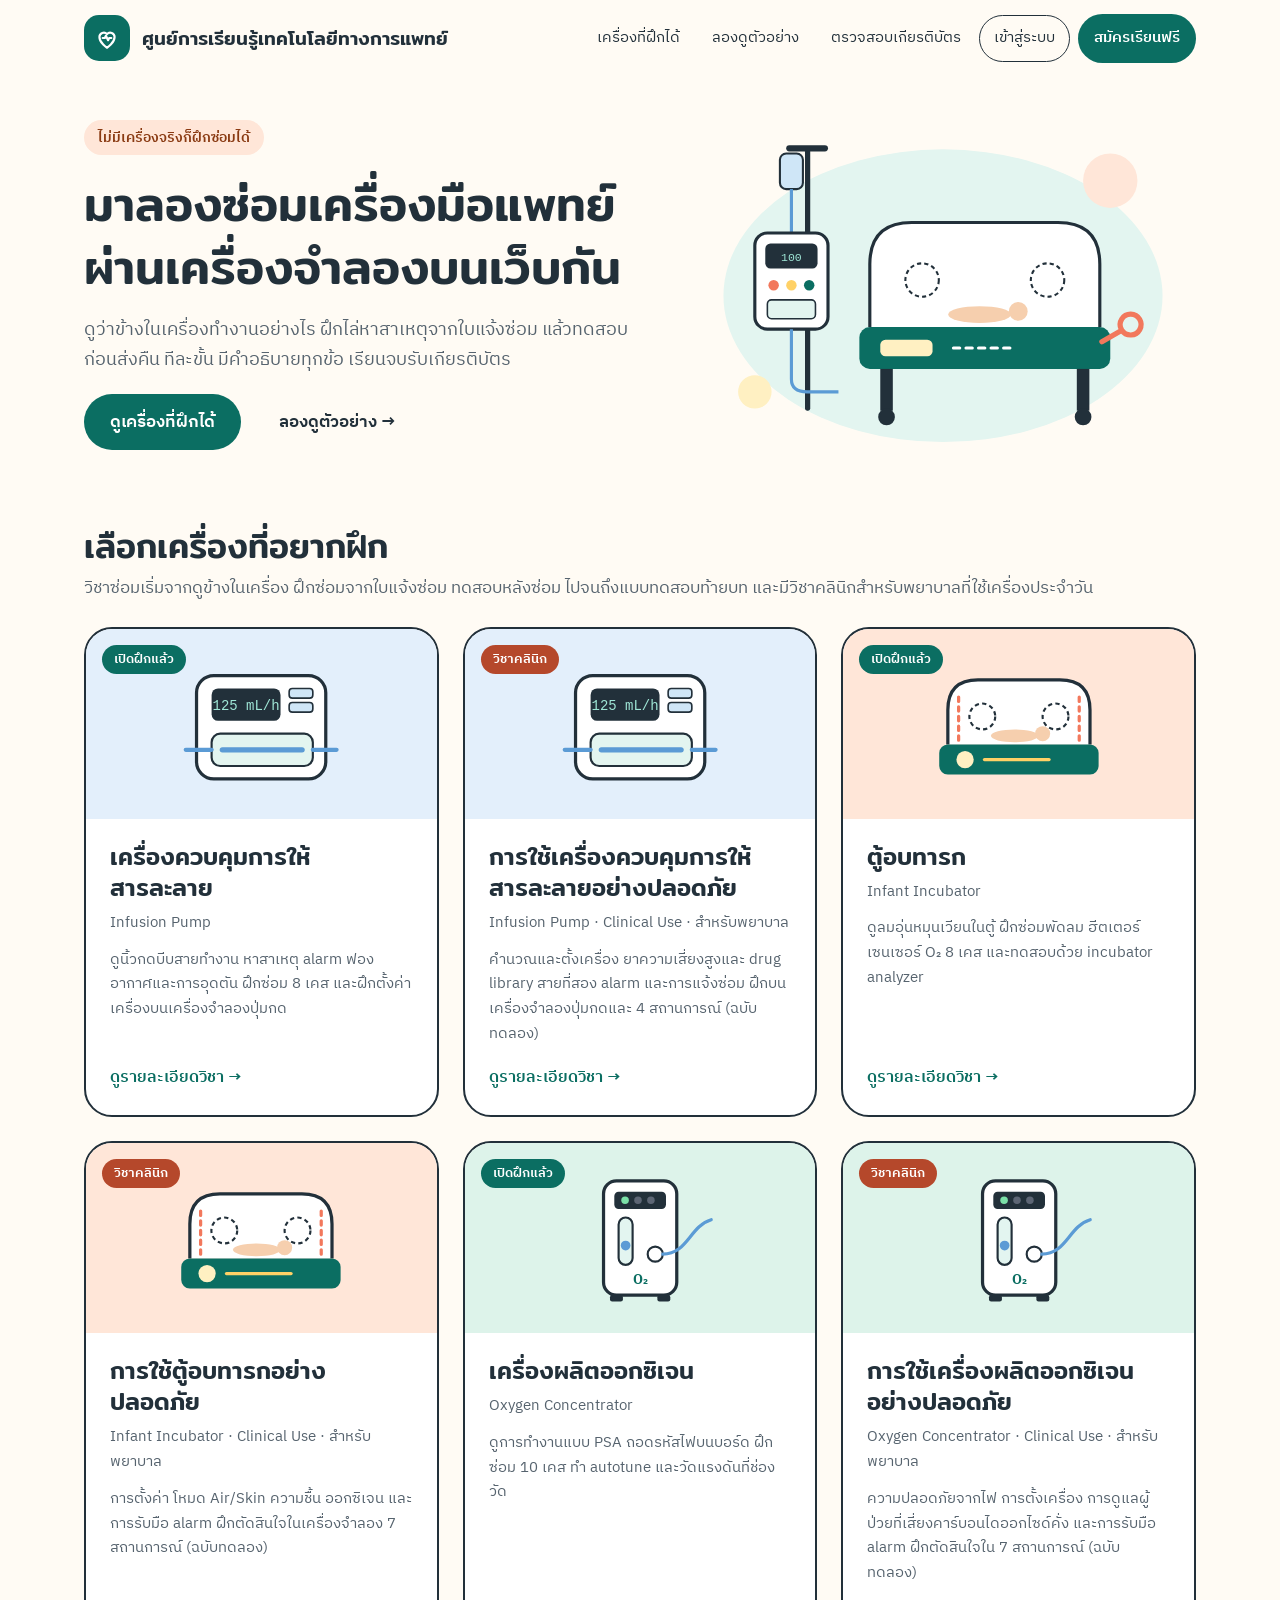
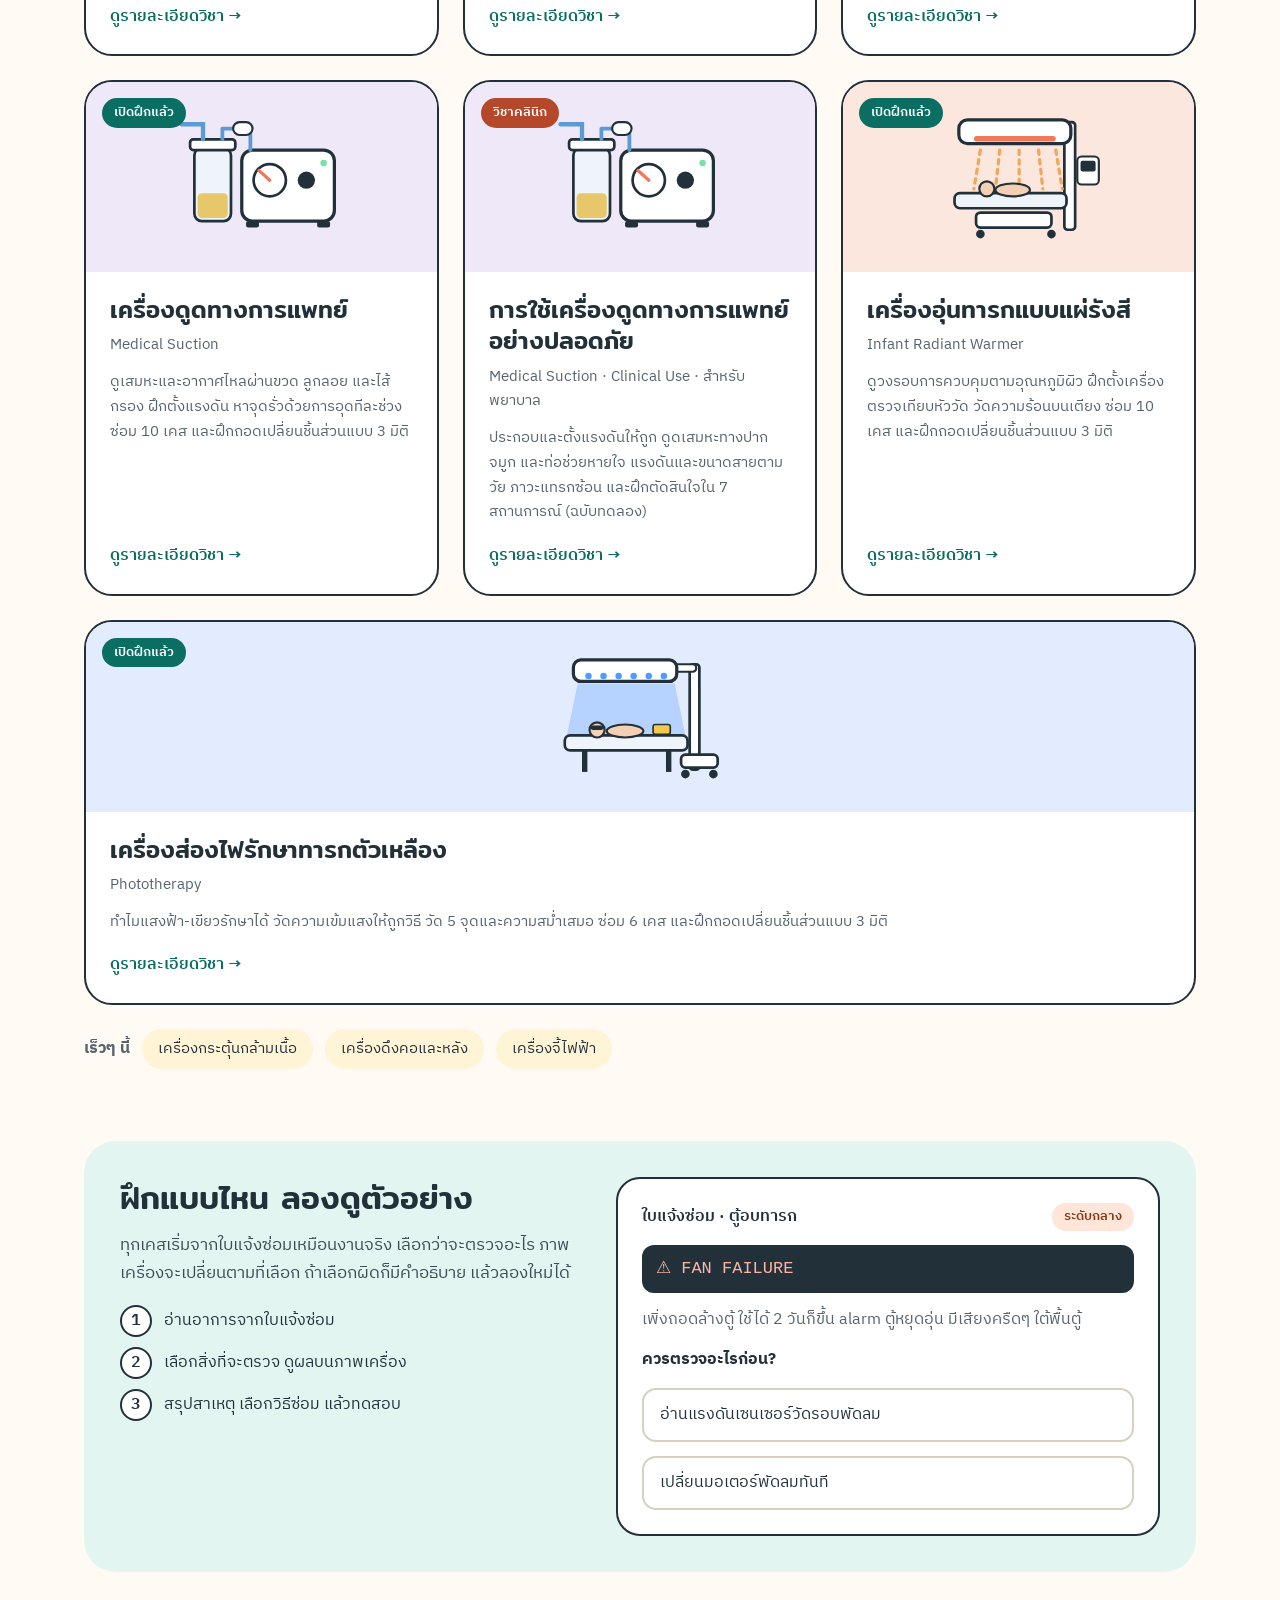
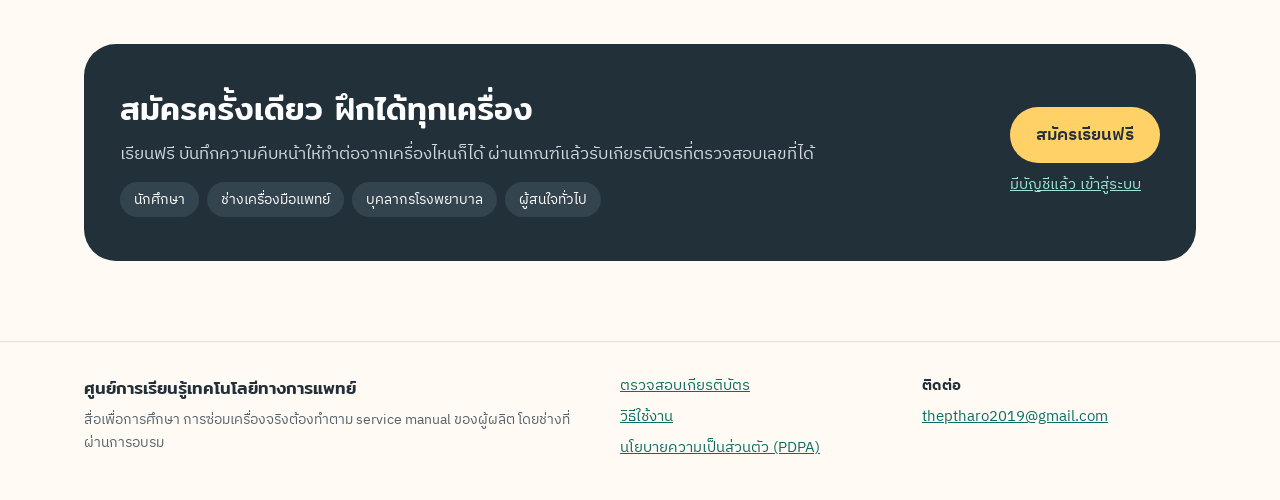
==== commit 5ac7ac23: "เพิ่มการ์ดวิชาช่างเครื่องส่องไฟรักษาทารกตัวเหลือง (Phototherapy) Co-Authored-By: Claude Opus 5.5 <no" ====
--- a/index.html
+++ b/index.html
@@ -207,6 +207,18 @@
           <span class="go">ดูรายละเอียดวิชา →</span>
         </div>
       </a>
+      <a class="device" href="course.html?c=photo">
+        <div class="device-art art-blue">
+          <span class="badge">เปิดฝึกแล้ว</span>
+          <svg viewBox="0 0 160 130" aria-hidden="true"><rect x="126" y="16" width="9" height="98" rx="3" fill="#FFFFFF" stroke="#22303A" stroke-width="2.5"/><rect x="92" y="16" width="40" height="7" rx="3" fill="#FFFFFF" stroke="#22303A" stroke-width="2"/><rect x="18" y="12" width="96" height="20" rx="7" fill="#FFFFFF" stroke="#22303A" stroke-width="3"/><circle cx="32" cy="27" r="3" fill="#4F9BFF"/><circle cx="46" cy="27" r="3" fill="#4F9BFF"/><circle cx="60" cy="27" r="3" fill="#4F9BFF"/><circle cx="74" cy="27" r="3" fill="#4F9BFF"/><circle cx="88" cy="27" r="3" fill="#4F9BFF"/><circle cx="102" cy="27" r="3" fill="#4F9BFF"/><path d="M22 34 L112 34 L122 82 L12 82 Z" fill="#7FB2FF" opacity=".45"/><rect x="10" y="82" width="114" height="14" rx="5" fill="#EEF4FA" stroke="#22303A" stroke-width="2.5"/><circle cx="40" cy="77" r="7" fill="#F3CFB3" stroke="#22303A" stroke-width="2"/><rect x="34" y="73" width="12" height="4" rx="2" fill="#22303A"/><ellipse cx="66" cy="78" rx="17" ry="6" fill="#F3CFB3" stroke="#22303A" stroke-width="2"/><rect x="92" y="72" width="16" height="9" rx="2" fill="#F2C94C" stroke="#22303A" stroke-width="1.5"/><rect x="118" y="100" width="34" height="12" rx="4" fill="#FFFFFF" stroke="#22303A" stroke-width="2.5"/><circle cx="122" cy="118" r="4" fill="#22303A"/><circle cx="148" cy="118" r="4" fill="#22303A"/><rect x="26" y="96" width="5" height="20" fill="#22303A"/><rect x="104" y="96" width="5" height="20" fill="#22303A"/></svg>
+        </div>
+        <div class="device-body">
+          <h3>เครื่องส่องไฟรักษาทารกตัวเหลือง</h3>
+          <span class="en">Phototherapy</span>
+          <p>ทำไมแสงฟ้า-เขียวรักษาได้ วัดความเข้มแสงให้ถูกวิธี วัด 5 จุดและความสม่ำเสมอ ซ่อม 6 เคส และฝึกถอดเปลี่ยนชิ้นส่วนแบบ 3 มิติ</p>
+          <span class="go">ดูรายละเอียดวิชา →</span>
+        </div>
+      </a>
     </div>
     <div class="soon-row">
       <b>เร็วๆ นี้</b>
--- a/css/site.css
+++ b/css/site.css
@@ -75,7 +75,7 @@
 .device-art{position:relative;height:190px;display:grid;place-items:center;padding:20px}
 .device-art svg{height:140px;width:auto}
 .device-art .badge{position:absolute;top:16px;left:16px;font-size:13px;font-weight:600;color:#fff;background:var(--accent);padding:4px 12px;border-radius:999px}
-.art-sky{background:var(--sky)} .art-peach{background:var(--peach)} .art-mint{background:#DDF3EA} .art-lilac{background:#EEE8F8} .art-coral{background:#FBE7DD}
+.art-sky{background:var(--sky)} .art-peach{background:var(--peach)} .art-mint{background:#DDF3EA} .art-lilac{background:#EEE8F8} .art-coral{background:#FBE7DD} .art-blue{background:#E3ECFF}
 .device-body{padding:22px 24px 24px;display:flex;flex-direction:column;gap:8px;flex:1}
 .device-body h3{margin:0;font-size:24px}
 .device-body .en{color:var(--muted);font-size:15px}
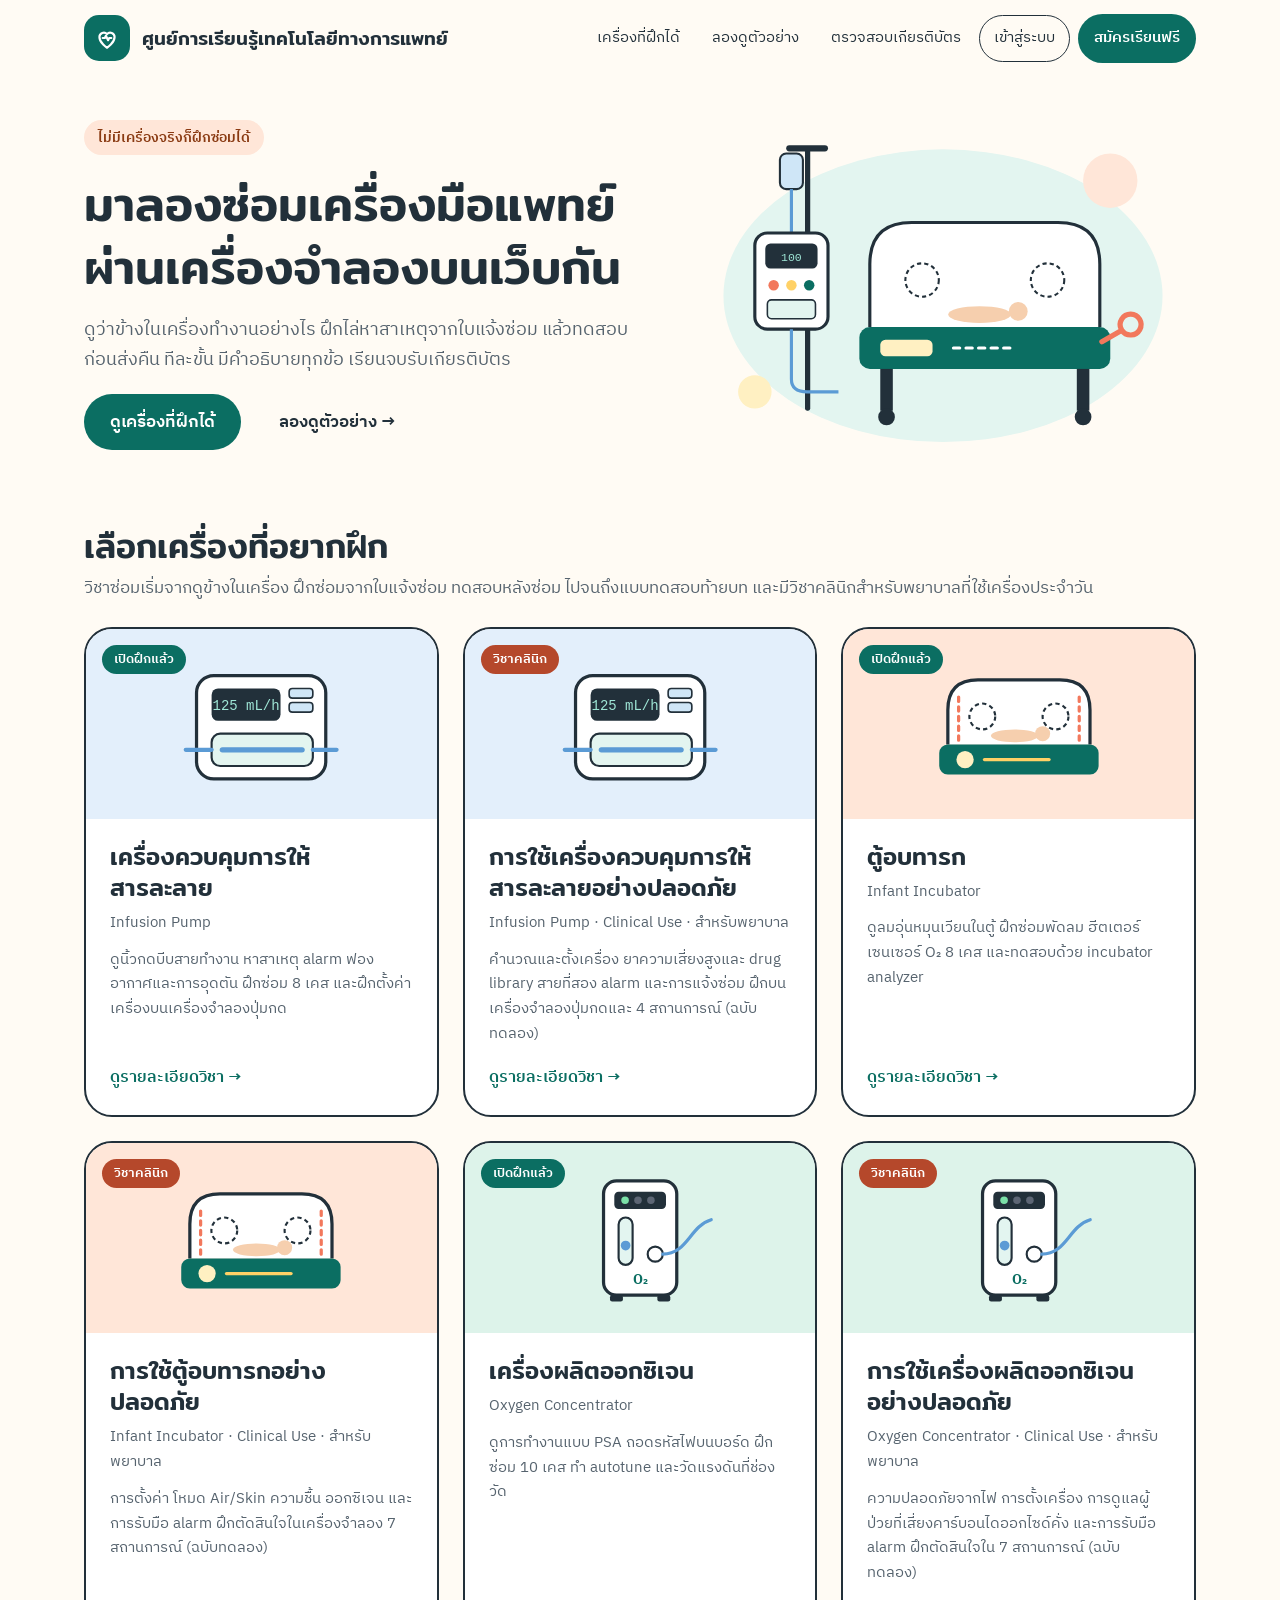
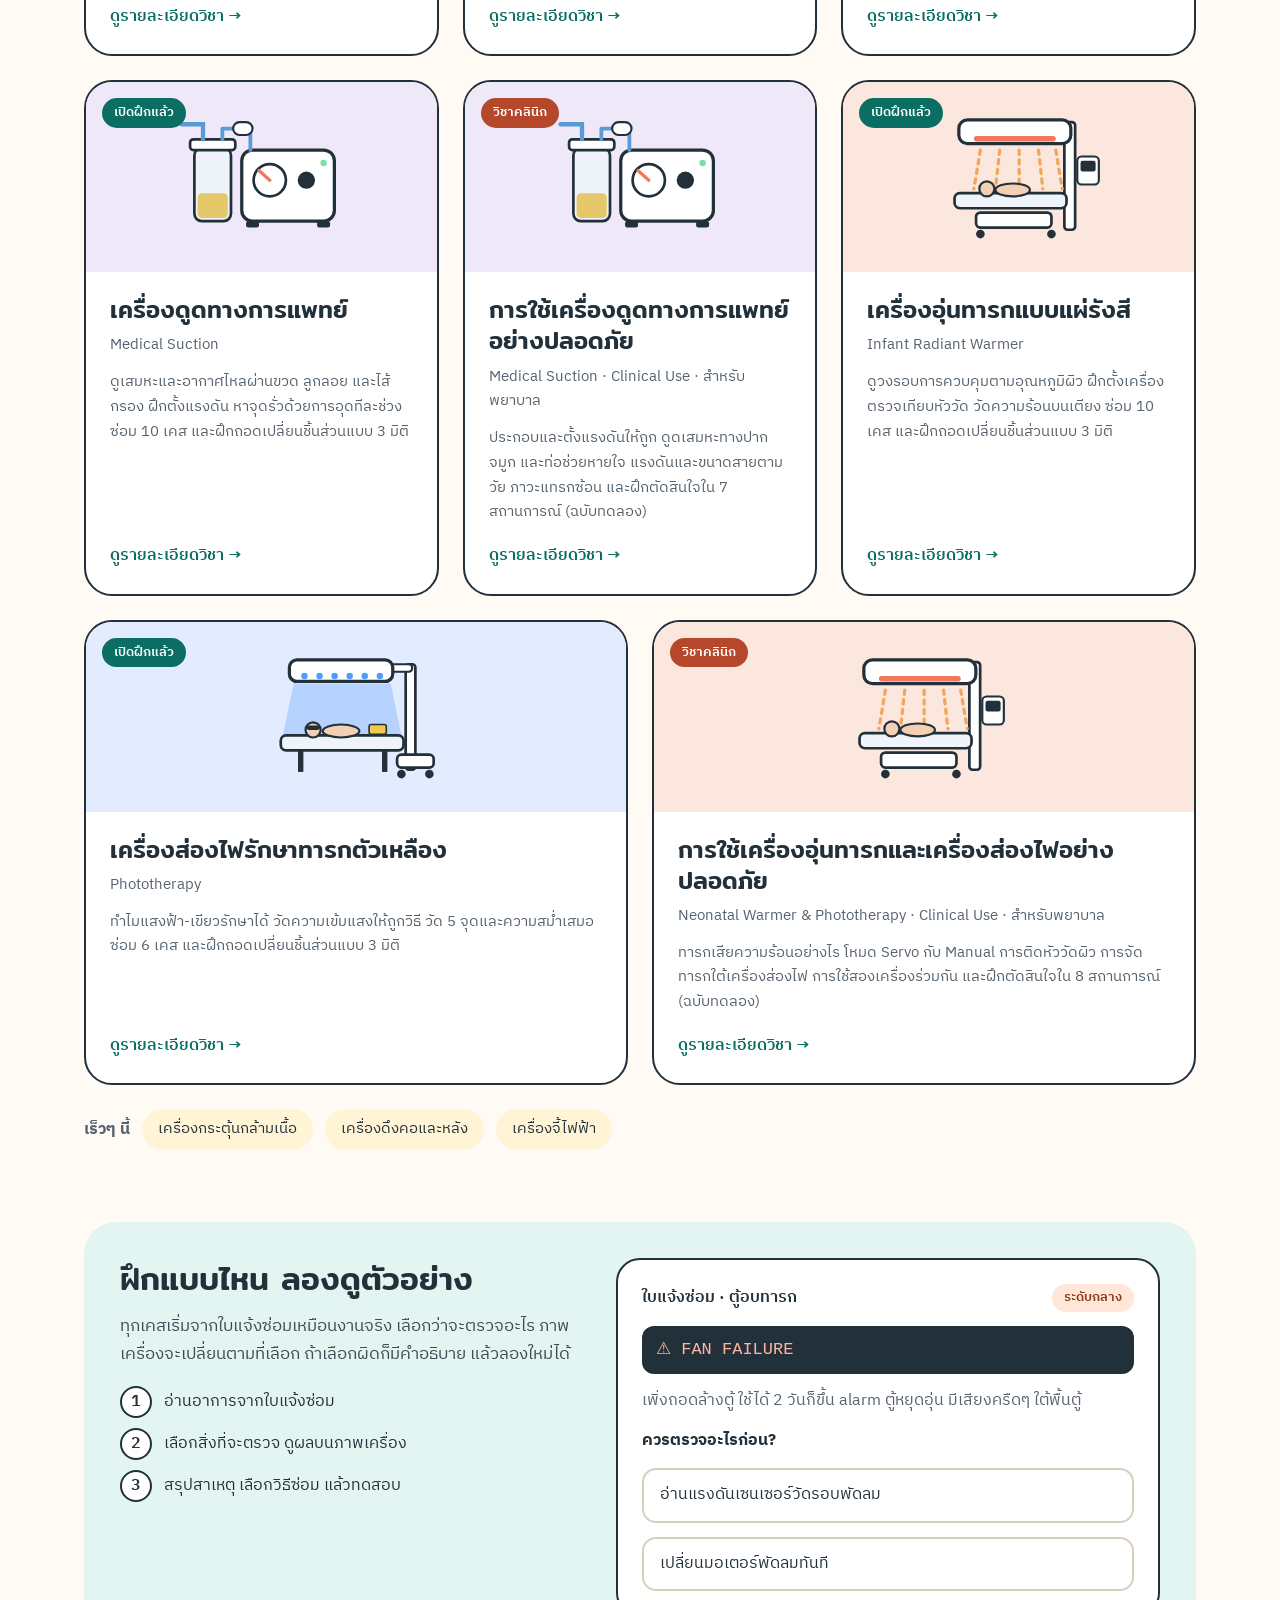
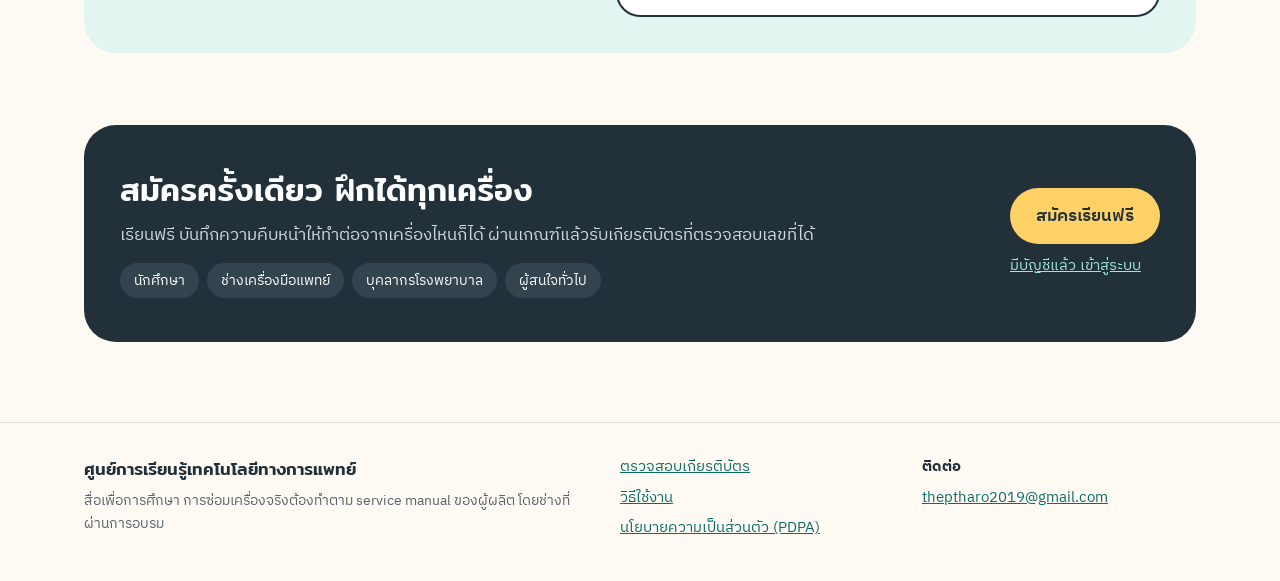
==== commit c24210dc: "เพิ่มการ์ดวิชาคลินิกเครื่องอุ่นทารกและเครื่องส่องไฟ Co-Authored-By: Claude Opus 5.5 <noreply@anthrop" ====
--- a/index.html
+++ b/index.html
@@ -219,6 +219,18 @@
           <span class="go">ดูรายละเอียดวิชา →</span>
         </div>
       </a>
+      <a class="device" href="course.html?c=warmer-clin">
+        <div class="device-art art-coral">
+          <span class="badge badge-clin">วิชาคลินิก</span>
+          <svg viewBox="0 0 160 130" aria-hidden="true"><rect x="122" y="14" width="10" height="100" rx="3" fill="#FFFFFF" stroke="#22303A" stroke-width="2.5"/><rect x="24" y="12" width="104" height="22" rx="8" fill="#FFFFFF" stroke="#22303A" stroke-width="3"/><rect x="38" y="27" width="76" height="5" rx="2.5" fill="#F2785C"/><path d="M44 40 L38 76 M62 40 L58 76 M80 40 L80 76 M98 40 L102 76 M114 40 L120 76" stroke="#F2A65A" stroke-width="3" stroke-dasharray="4 5" stroke-linecap="round"/><rect x="20" y="80" width="104" height="14" rx="5" fill="#EEF4FA" stroke="#22303A" stroke-width="2.5"/><circle cx="50" cy="76" r="7" fill="#F3CFB3" stroke="#22303A" stroke-width="2"/><ellipse cx="74" cy="77" rx="16" ry="6" fill="#F3CFB3" stroke="#22303A" stroke-width="2"/><rect x="134" y="46" width="20" height="26" rx="4" fill="#FFFFFF" stroke="#22303A" stroke-width="2"/><rect x="137" y="50" width="14" height="10" rx="2" fill="#22303A"/><rect x="40" y="98" width="70" height="14" rx="4" fill="#FFFFFF" stroke="#22303A" stroke-width="2.5"/><circle cx="44" cy="118" r="4" fill="#22303A"/><circle cx="110" cy="118" r="4" fill="#22303A"/></svg>
+        </div>
+        <div class="device-body">
+          <h3>การใช้เครื่องอุ่นทารกและเครื่องส่องไฟอย่างปลอดภัย</h3>
+          <span class="en">Neonatal Warmer &amp; Phototherapy · Clinical Use · สำหรับพยาบาล</span>
+          <p>ทารกเสียความร้อนอย่างไร โหมด Servo กับ Manual การติดหัววัดผิว การจัดทารกใต้เครื่องส่องไฟ การใช้สองเครื่องร่วมกัน และฝึกตัดสินใจใน 8 สถานการณ์ (ฉบับทดลอง)</p>
+          <span class="go">ดูรายละเอียดวิชา →</span>
+        </div>
+      </a>
     </div>
     <div class="soon-row">
       <b>เร็วๆ นี้</b>
